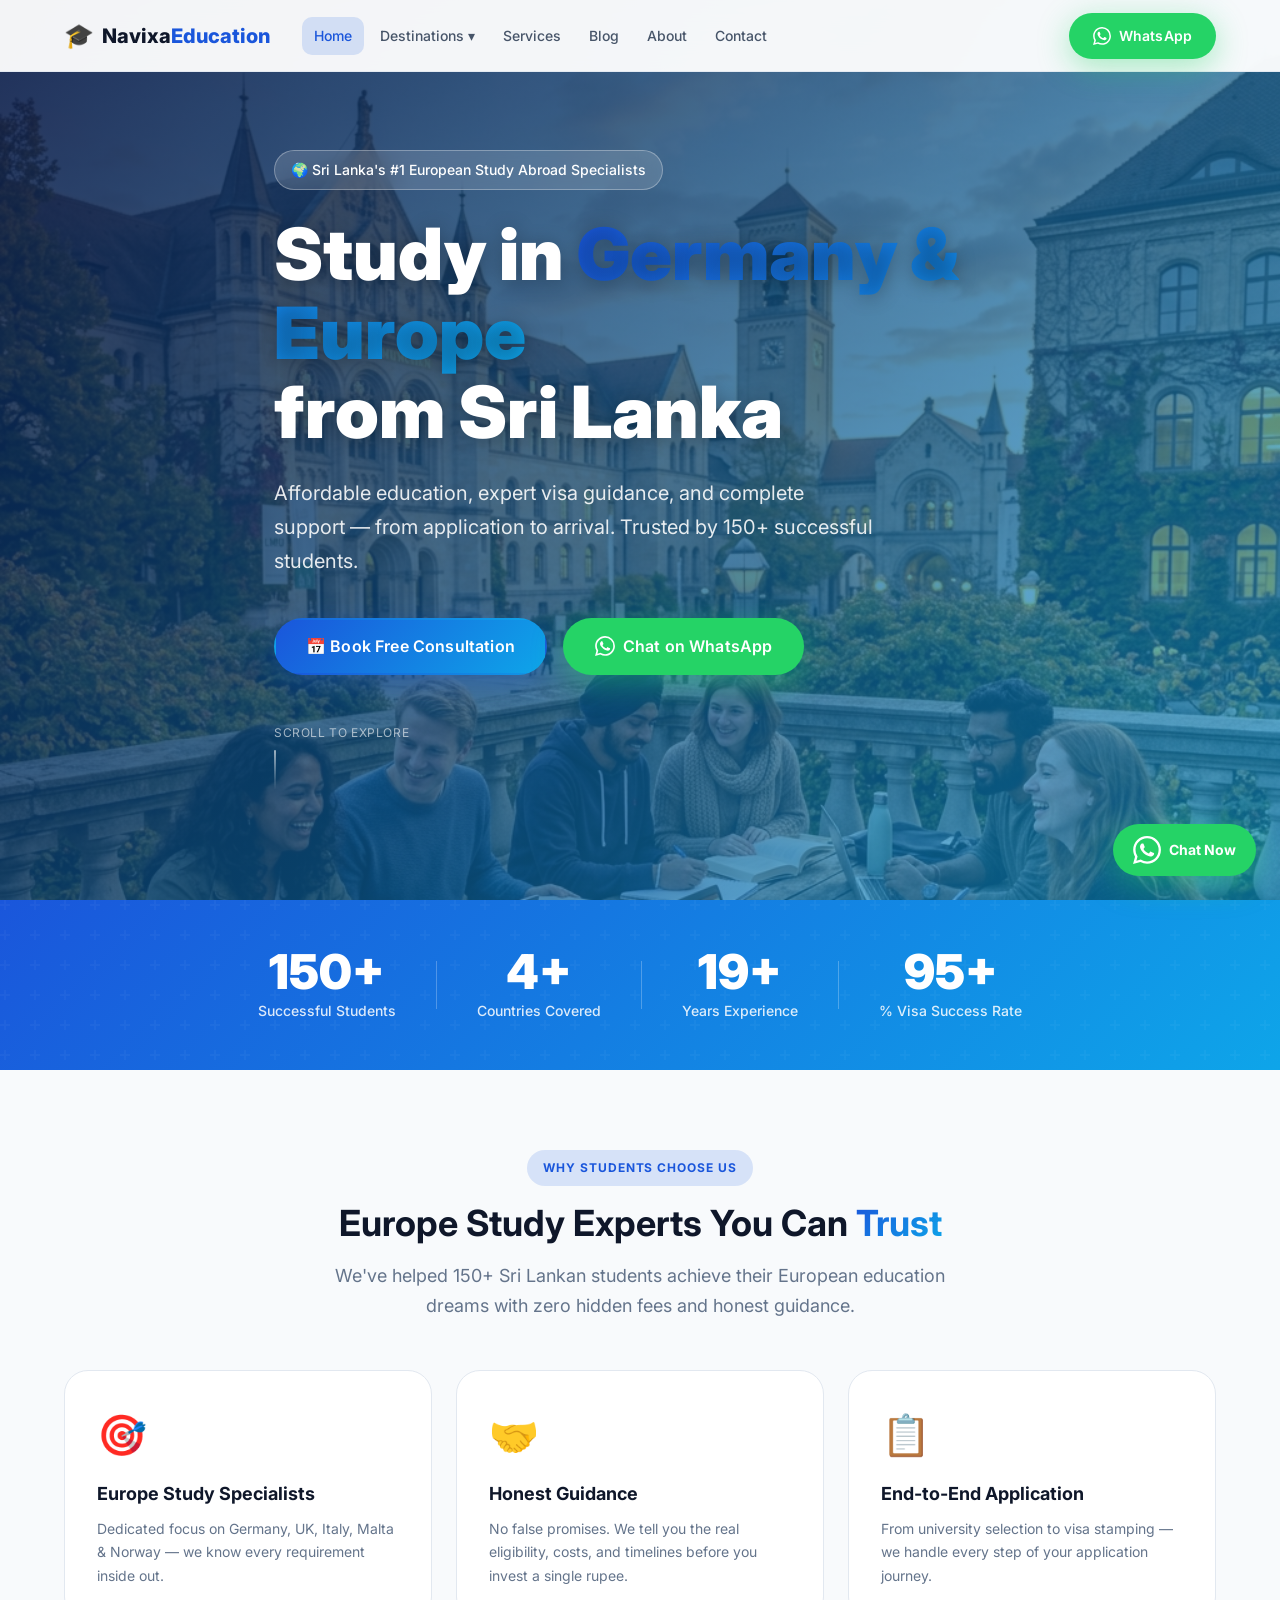
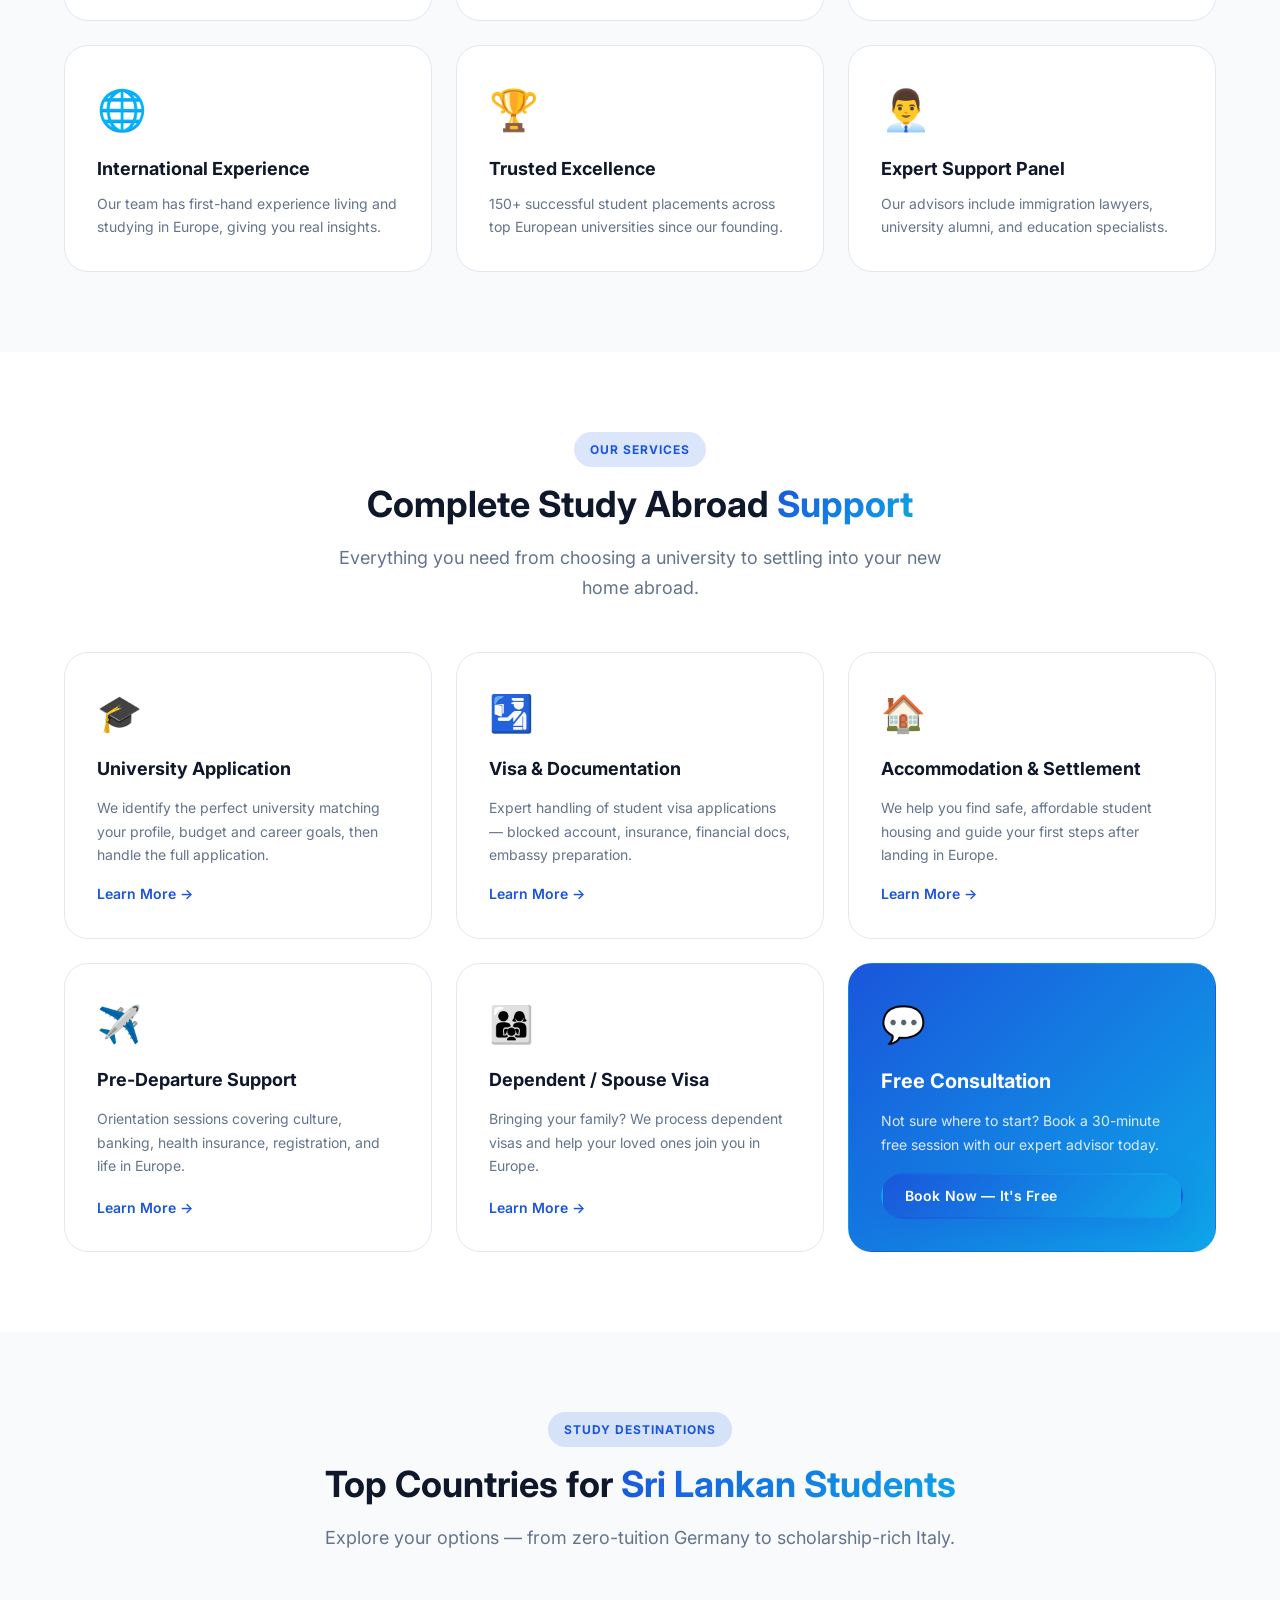
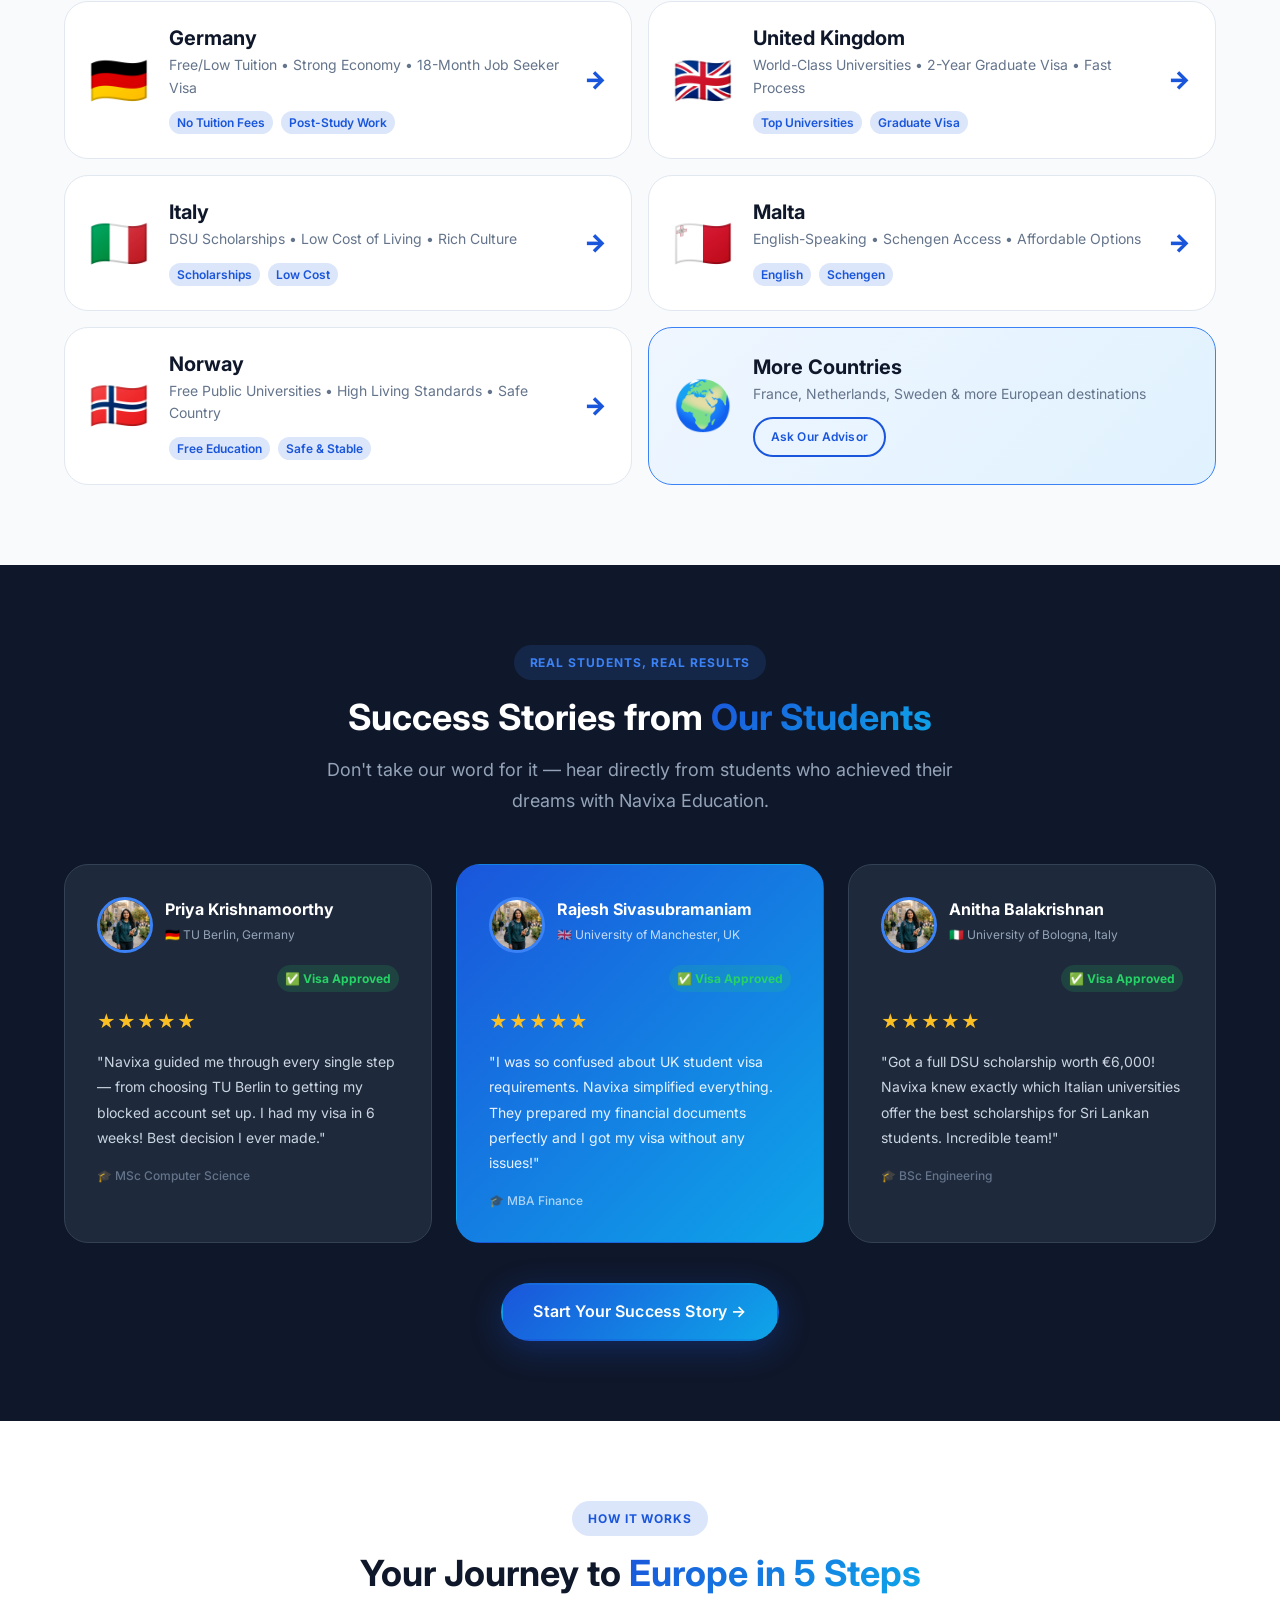
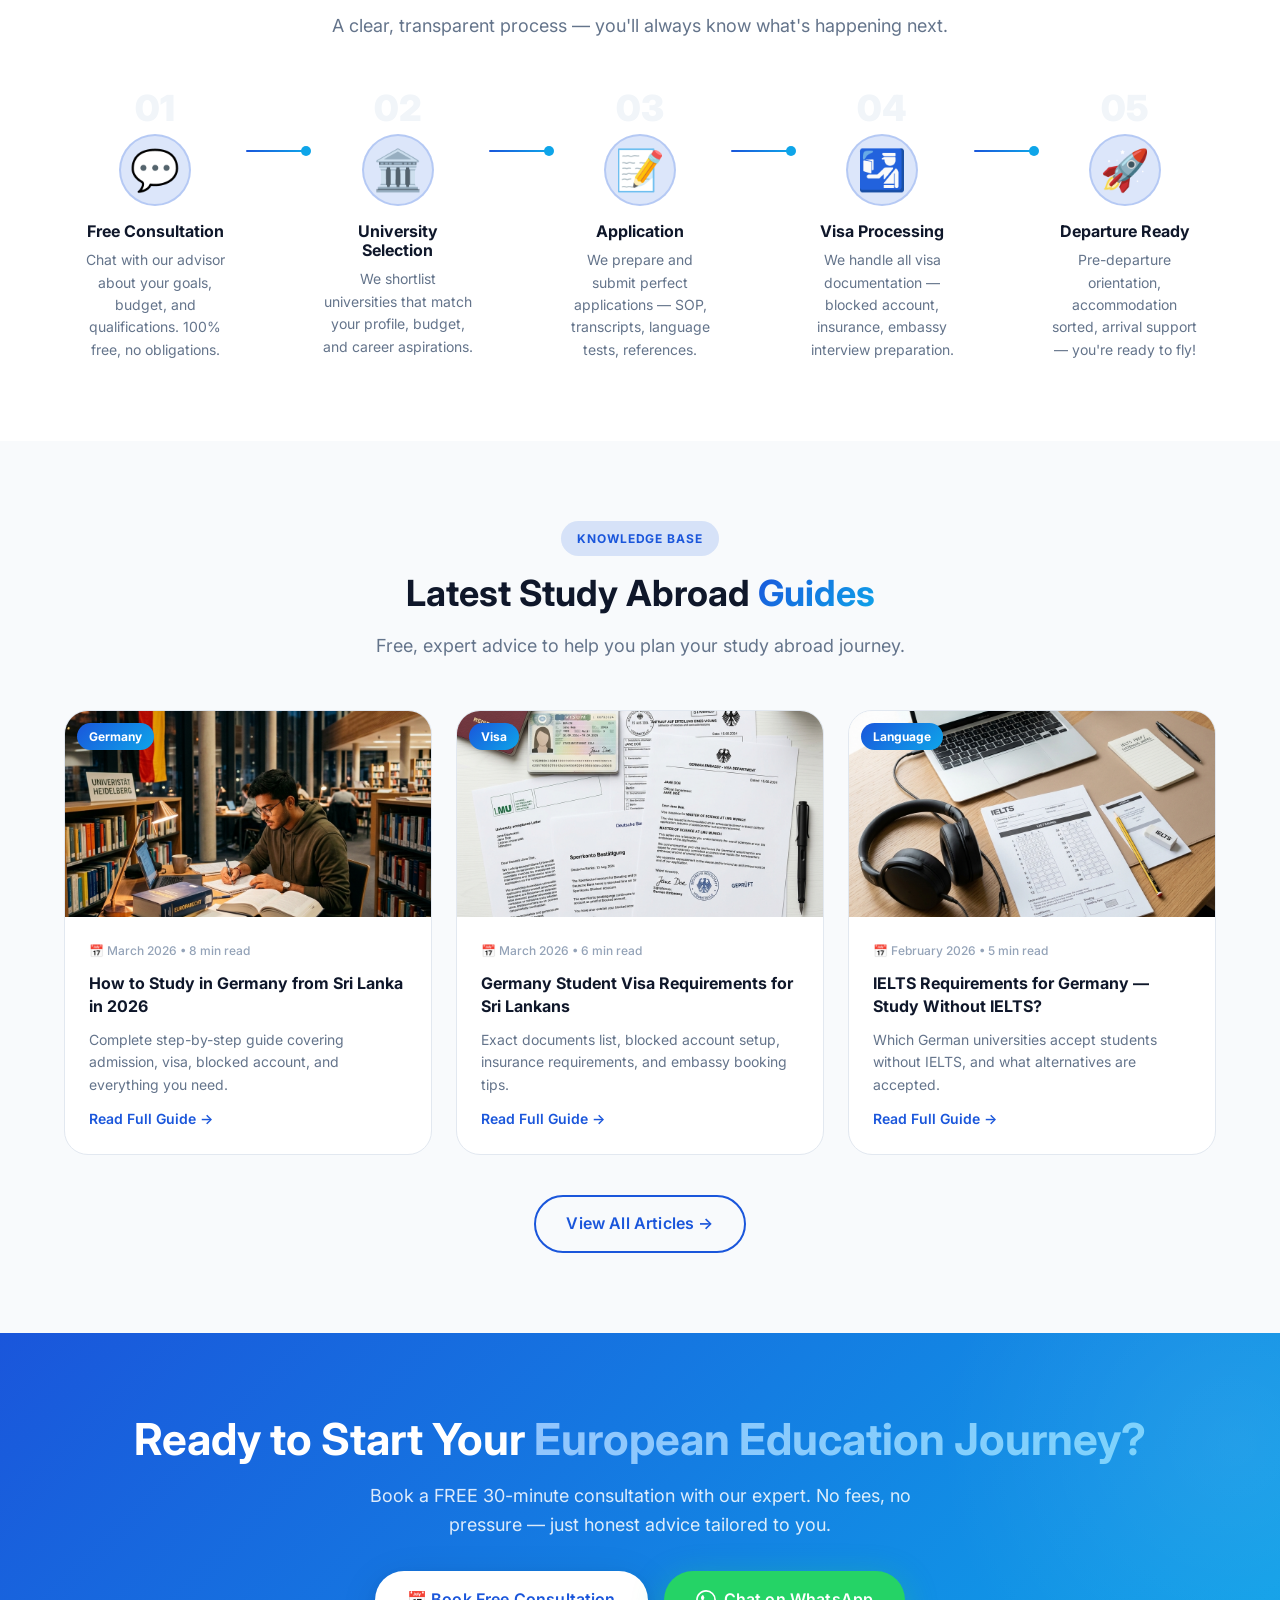
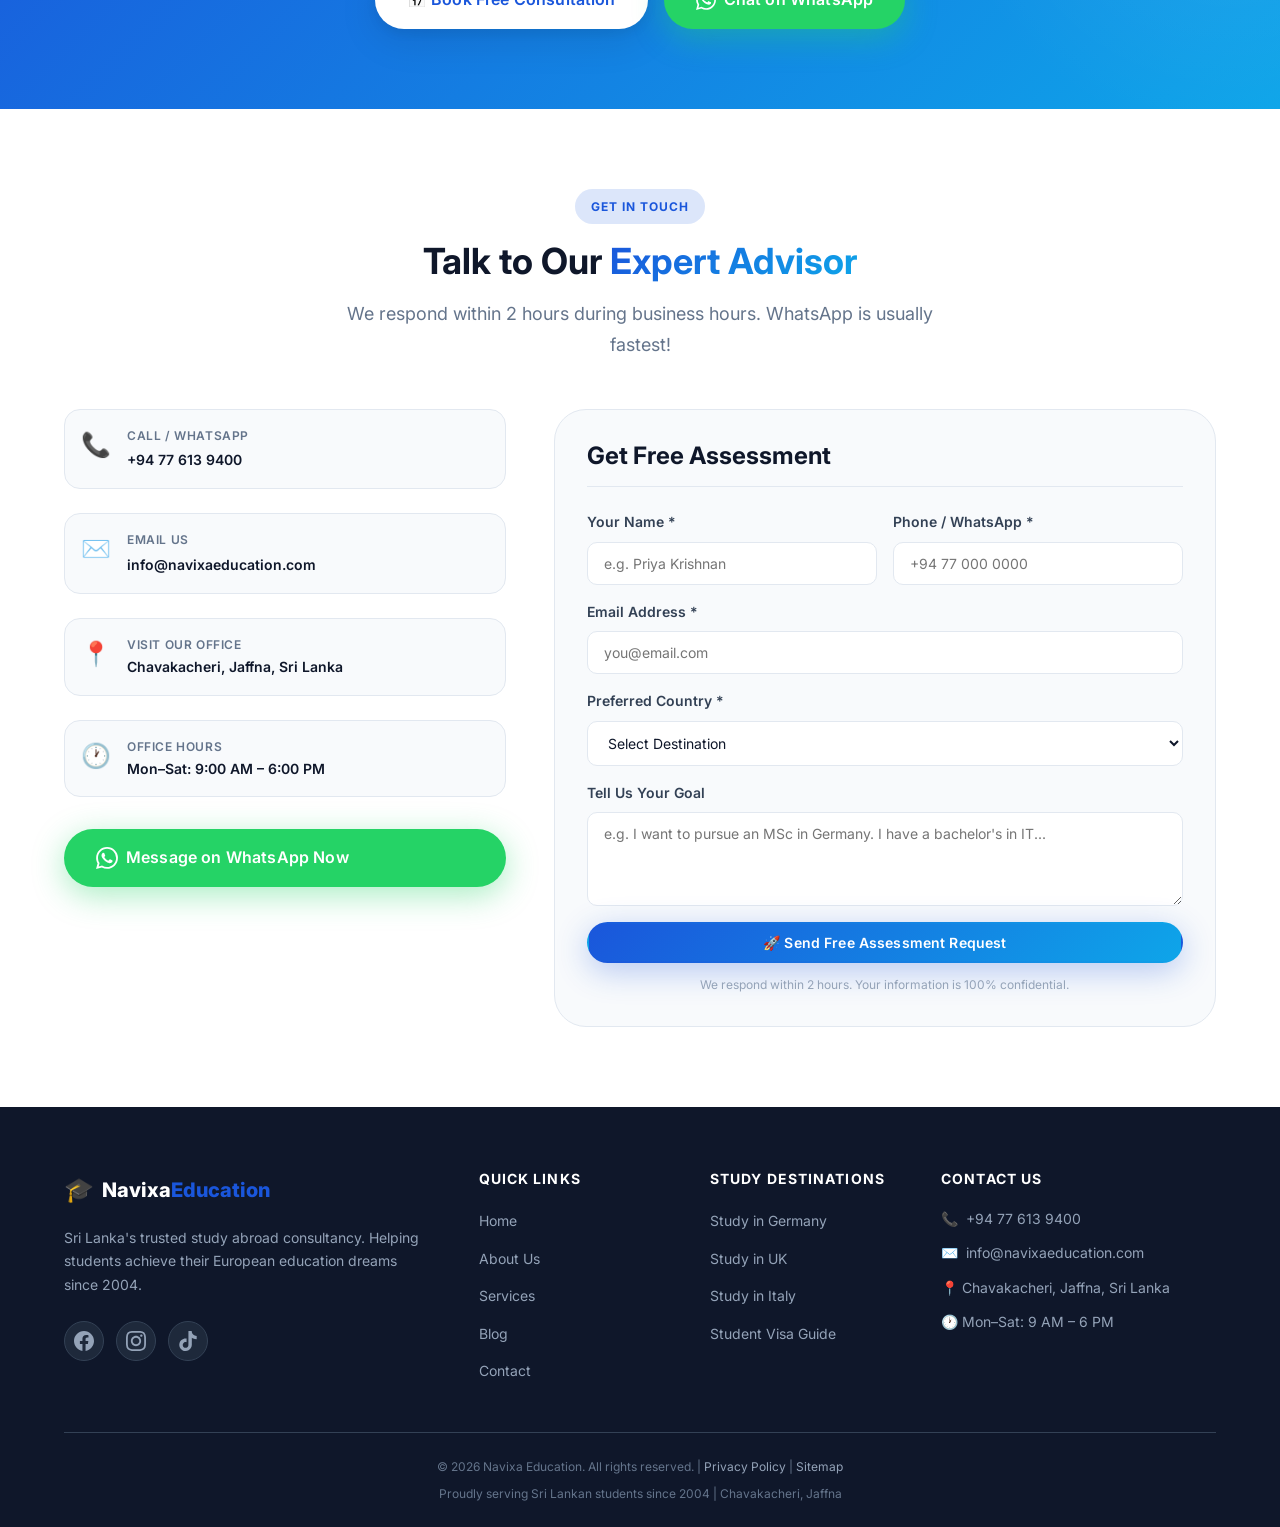
==== index.html @ 77d05da9 "Initial commit" ====
﻿<!DOCTYPE html>
<html lang="en">
<head>
  <meta charset="UTF-8" />
  <meta name="viewport" content="width=device-width, initial-scale=1.0" />
  <title>Study in Germany from Sri Lanka | Navixa Education</title>
  <meta name="description" content="Navixa Education - Sri Lanka's trusted study abroad consultancy. Helping students study in Germany, UK, Italy & Europe with expert visa guidance from Jaffna." />
  <meta name="keywords" content="study in Germany Sri Lanka, Germany student visa Sri Lanka, study abroad consultants Jaffna, Europe education Sri Lanka" />
  <meta name="robots" content="index, follow" />
  <meta property="og:title" content="Study in Germany from Sri Lanka | Navixa Education" />
  <meta property="og:description" content="Expert study abroad guidance for Sri Lankan students. Germany, UK, Italy & Europe." />
  <meta property="og:type" content="website" />
  <meta property="og:url" content="https://navixaeducation.com/" />
  <link rel="canonical" href="https://navixaeducation.com/" />
  <link rel="stylesheet" href="css/style.css" />
  <link rel="preconnect" href="https://fonts.googleapis.com" />
  <link rel="preconnect" href="https://fonts.gstatic.com" crossorigin />
  <link href="https://fonts.googleapis.com/css2?family=Inter:wght@300;400;500;600;700;800;900&display=swap" rel="stylesheet" />
  <link rel="icon" type="image/png" href="images/favicon.png" />
</head>
<body>

  <!-- ===== HEADER / NAV ===== -->
  <header class="header" id="header">
    <div class="container nav-container">
      <a href="index.html" class="logo" aria-label="Navixa Education Home">
        <span class="logo-icon">🎓</span>
        <span class="logo-text">Navixa<span class="logo-accent">Education</span></span>
      </a>
      <nav class="nav" aria-label="Main navigation">
        <ul class="nav-list">
          <li><a href="index.html" class="nav-link active">Home</a></li>
          <li class="nav-dropdown">
            <a href="#" class="nav-link">Destinations ▾</a>
            <ul class="dropdown-menu">
              <li><a href="study-in-germany.html">🇩🇪 Germany</a></li>
              <li><a href="study-in-uk.html">🇬🇧 United Kingdom</a></li>
              <li><a href="study-in-italy.html">🇮🇹 Italy</a></li>
              <li><a href="student-visa-sri-lanka.html">🌍 Visa Guide</a></li>
            </ul>
          </li>
          <li><a href="services.html" class="nav-link">Services</a></li>
          <li><a href="blog.html" class="nav-link">Blog</a></li>
          <li><a href="about.html" class="nav-link">About</a></li>
          <li><a href="contact.html" class="nav-link">Contact</a></li>
        </ul>
      </nav>
      <a href="https://wa.me/94776139400?text=Hello%2C%20I%20want%20to%20know%20more%20about%20studying%20abroad" class="btn btn-whatsapp header-cta" target="_blank" rel="noopener noreferrer" id="header-whatsapp-btn">
        <svg width="18" height="18" viewBox="0 0 24 24" fill="currentColor"><path d="M17.472 14.382c-.297-.149-1.758-.867-2.03-.967-.273-.099-.471-.148-.67.15-.197.297-.767.966-.94 1.164-.173.199-.347.223-.644.075-.297-.15-1.255-.463-2.39-1.475-.883-.788-1.48-1.761-1.653-2.059-.173-.297-.018-.458.13-.606.134-.133.298-.347.446-.52.149-.174.198-.298.298-.497.099-.198.05-.371-.025-.52-.075-.149-.669-1.612-.916-2.207-.242-.579-.487-.5-.669-.51-.173-.008-.371-.01-.57-.01-.198 0-.52.074-.792.372-.272.297-1.04 1.016-1.04 2.479 0 1.462 1.065 2.875 1.213 3.074.149.198 2.096 3.2 5.077 4.487.709.306 1.262.489 1.694.625.712.227 1.36.195 1.871.118.571-.085 1.758-.719 2.006-1.413.248-.694.248-1.289.173-1.413-.074-.124-.272-.198-.57-.347m-5.421 7.403h-.004a9.87 9.87 0 01-5.031-1.378l-.361-.214-3.741.982.998-3.648-.235-.374a9.86 9.86 0 01-1.51-5.26c.001-5.45 4.436-9.884 9.888-9.884 2.64 0 5.122 1.03 6.988 2.898a9.825 9.825 0 012.893 6.994c-.003 5.45-4.437 9.884-9.885 9.884m8.413-18.297A11.815 11.815 0 0012.05 0C5.495 0 .16 5.335.157 11.892c0 2.096.547 4.142 1.588 5.945L.057 24l6.305-1.654a11.882 11.882 0 005.683 1.448h.005c6.554 0 11.89-5.335 11.893-11.893a11.821 11.821 0 00-3.48-8.413z"/></svg>
        WhatsApp
      </a>
      <button class="hamburger" id="hamburger" aria-label="Toggle mobile menu" aria-expanded="false">
        <span></span><span></span><span></span>
      </button>
    </div>
  </header>

  <!-- ===== HERO SECTION ===== -->
  <section class="hero" id="home" aria-label="Hero banner">
    <div class="hero-bg">
      <div class="hero-overlay"></div>
      <img src="images/hero-bg.jpg" alt="Students studying abroad in Europe" class="hero-img" loading="eager" />
    </div>
    <div class="container hero-content">
      <div class="hero-badge animate-fade-up">
        <span>🌍 Sri Lanka's #1 European Study Abroad Specialists</span>
      </div>
      <h1 class="hero-title animate-fade-up delay-1">
        Study in <span class="text-gradient">Germany & Europe</span><br />from Sri Lanka
      </h1>
      <p class="hero-subtitle animate-fade-up delay-2">
        Affordable education, expert visa guidance, and complete support — from application to arrival. Trusted by 150+ successful students.
      </p>
      <div class="hero-actions animate-fade-up delay-3">
        <a href="contact.html" class="btn btn-primary btn-lg" id="hero-consultation-btn">
          📅 Book Free Consultation
        </a>
        <a href="https://wa.me/94776139400?text=Hello%2C%20I%20want%20a%20free%20consultation%20about%20studying%20abroad" class="btn btn-whatsapp btn-lg" target="_blank" rel="noopener noreferrer" id="hero-whatsapp-btn">
          <svg width="20" height="20" viewBox="0 0 24 24" fill="currentColor"><path d="M17.472 14.382c-.297-.149-1.758-.867-2.03-.967-.273-.099-.471-.148-.67.15-.197.297-.767.966-.94 1.164-.173.199-.347.223-.644.075-.297-.15-1.255-.463-2.39-1.475-.883-.788-1.48-1.761-1.653-2.059-.173-.297-.018-.458.13-.606.134-.133.298-.347.446-.52.149-.174.198-.298.298-.497.099-.198.05-.371-.025-.52-.075-.149-.669-1.612-.916-2.207-.242-.579-.487-.5-.669-.51-.173-.008-.371-.01-.57-.01-.198 0-.52.074-.792.372-.272.297-1.04 1.016-1.04 2.479 0 1.462 1.065 2.875 1.213 3.074.149.198 2.096 3.2 5.077 4.487.709.306 1.262.489 1.694.625.712.227 1.36.195 1.871.118.571-.085 1.758-.719 2.006-1.413.248-.694.248-1.289.173-1.413-.074-.124-.272-.198-.57-.347m-5.421 7.403h-.004a9.87 9.87 0 01-5.031-1.378l-.361-.214-3.741.982.998-3.648-.235-.374a9.86 9.86 0 01-1.51-5.26c.001-5.45 4.436-9.884 9.888-9.884 2.64 0 5.122 1.03 6.988 2.898a9.825 9.825 0 012.893 6.994c-.003 5.45-4.437 9.884-9.885 9.884m8.413-18.297A11.815 11.815 0 0012.05 0C5.495 0 .16 5.335.157 11.892c0 2.096.547 4.142 1.588 5.945L.057 24l6.305-1.654a11.882 11.882 0 005.683 1.448h.005c6.554 0 11.89-5.335 11.893-11.893a11.821 11.821 0 00-3.48-8.413z"/></svg>
          Chat on WhatsApp
        </a>
      </div>
      <div class="hero-scroll animate-fade-up delay-4">
        <span>Scroll to explore</span>
        <div class="scroll-indicator"></div>
      </div>
    </div>
  </section>

  <!-- ===== TRUST BAR ===== -->
  <section class="trust-bar" aria-label="Trust indicators">
    <div class="container">
      <div class="trust-grid">
        <div class="trust-item">
          <div class="trust-number" data-count="150">0</div>
          <div class="trust-label">Successful Students</div>
        </div>
        <div class="trust-divider"></div>
        <div class="trust-item">
          <div class="trust-number" data-count="5">0</div>
          <div class="trust-label">Countries Covered</div>
        </div>
        <div class="trust-divider"></div>
        <div class="trust-item">
          <div class="trust-number" data-count="20">0</div>
          <div class="trust-label">Years Experience</div>
        </div>
        <div class="trust-divider"></div>
        <div class="trust-item">
          <div class="trust-number" data-count="98">0</div>
          <div class="trust-label">% Visa Success Rate</div>
        </div>
      </div>
    </div>
  </section>

  <!-- ===== WHY CHOOSE US ===== -->
  <section class="section why-us" id="why-us" aria-labelledby="why-us-title">
    <div class="container">
      <div class="section-header">
        <div class="section-badge">Why Students Choose Us</div>
        <h2 class="section-title" id="why-us-title">Europe Study Experts You Can <span class="text-gradient">Trust</span></h2>
        <p class="section-subtitle">We've helped 150+ Sri Lankan students achieve their European education dreams with zero hidden fees and honest guidance.</p>
      </div>
      <div class="features-grid">
        <div class="feature-card">
          <div class="feature-icon" aria-hidden="true">🎯</div>
          <h3>Europe Study Specialists</h3>
          <p>Dedicated focus on Germany, UK, Italy, Malta & Norway — we know every requirement inside out.</p>
        </div>
        <div class="feature-card">
          <div class="feature-icon" aria-hidden="true">🤝</div>
          <h3>Honest Guidance</h3>
          <p>No false promises. We tell you the real eligibility, costs, and timelines before you invest a single rupee.</p>
        </div>
        <div class="feature-card">
          <div class="feature-icon" aria-hidden="true">📋</div>
          <h3>End-to-End Application</h3>
          <p>From university selection to visa stamping — we handle every step of your application journey.</p>
        </div>
        <div class="feature-card">
          <div class="feature-icon" aria-hidden="true">🌐</div>
          <h3>International Experience</h3>
          <p>Our team has first-hand experience living and studying in Europe, giving you real insights.</p>
        </div>
        <div class="feature-card">
          <div class="feature-icon" aria-hidden="true">🏆</div>
          <h3>Trusted Excellence</h3>
          <p>150+ successful student placements across top European universities since our founding.</p>
        </div>
        <div class="feature-card">
          <div class="feature-icon" aria-hidden="true">👨‍💼</div>
          <h3>Expert Support Panel</h3>
          <p>Our advisors include immigration lawyers, university alumni, and education specialists.</p>
        </div>
      </div>
    </div>
  </section>

  <!-- ===== SERVICES ===== -->
  <section class="section services-section" id="services" aria-labelledby="services-title">
    <div class="container">
      <div class="section-header">
        <div class="section-badge">Our Services</div>
        <h2 class="section-title" id="services-title">Complete Study Abroad <span class="text-gradient">Support</span></h2>
        <p class="section-subtitle">Everything you need from choosing a university to settling into your new home abroad.</p>
      </div>
      <div class="services-grid">
        <a href="services.html#university" class="service-card" id="service-university">
          <div class="service-icon" aria-hidden="true">🎓</div>
          <h3>University Application</h3>
          <p>We identify the perfect university matching your profile, budget and career goals, then handle the full application.</p>
          <span class="service-link">Learn More →</span>
        </a>
        <a href="services.html#visa" class="service-card" id="service-visa">
          <div class="service-icon" aria-hidden="true">🛂</div>
          <h3>Visa & Documentation</h3>
          <p>Expert handling of student visa applications — blocked account, insurance, financial docs, embassy preparation.</p>
          <span class="service-link">Learn More →</span>
        </a>
        <a href="services.html#accommodation" class="service-card" id="service-accommodation">
          <div class="service-icon" aria-hidden="true">🏠</div>
          <h3>Accommodation & Settlement</h3>
          <p>We help you find safe, affordable student housing and guide your first steps after landing in Europe.</p>
          <span class="service-link">Learn More →</span>
        </a>
        <a href="services.html#predeparture" class="service-card" id="service-predeparture">
          <div class="service-icon" aria-hidden="true">✈️</div>
          <h3>Pre-Departure Support</h3>
          <p>Orientation sessions covering culture, banking, health insurance, registration, and life in Europe.</p>
          <span class="service-link">Learn More →</span>
        </a>
        <a href="services.html#dependent" class="service-card" id="service-dependent">
          <div class="service-icon" aria-hidden="true">👨‍👩‍👧</div>
          <h3>Dependent / Spouse Visa</h3>
          <p>Bringing your family? We process dependent visas and help your loved ones join you in Europe.</p>
          <span class="service-link">Learn More →</span>
        </a>
        <div class="service-card service-cta-card">
          <div class="service-icon" aria-hidden="true">💬</div>
          <h3>Free Consultation</h3>
          <p>Not sure where to start? Book a 30-minute free session with our expert advisor today.</p>
          <a href="contact.html" class="btn btn-primary" id="services-consultation-btn">Book Now — It's Free</a>
        </div>
      </div>
    </div>
  </section>

  <!-- ===== COUNTRIES ===== -->
  <section class="section countries-section" id="destinations" aria-labelledby="countries-title">
    <div class="container">
      <div class="section-header">
        <div class="section-badge">Study Destinations</div>
        <h2 class="section-title" id="countries-title">Top Countries for <span class="text-gradient">Sri Lankan Students</span></h2>
        <p class="section-subtitle">Explore your options — from zero-tuition Germany to scholarship-rich Italy.</p>
      </div>
      <div class="countries-grid">
        <a href="study-in-germany.html" class="country-card" id="country-germany">
          <div class="country-flag" aria-hidden="true">🇩🇪</div>
          <div class="country-info">
            <h3>Germany</h3>
            <p>Free/Low Tuition • Strong Economy • 18-Month Job Seeker Visa</p>
            <div class="country-tags">
              <span class="tag">No Tuition Fees</span>
              <span class="tag">Post-Study Work</span>
            </div>
          </div>
          <span class="country-arrow">→</span>
        </a>
        <a href="study-in-uk.html" class="country-card" id="country-uk">
          <div class="country-flag" aria-hidden="true">🇬🇧</div>
          <div class="country-info">
            <h3>United Kingdom</h3>
            <p>World-Class Universities • 2-Year Graduate Visa • Fast Process</p>
            <div class="country-tags">
              <span class="tag">Top Universities</span>
              <span class="tag">Graduate Visa</span>
            </div>
          </div>
          <span class="country-arrow">→</span>
        </a>
        <a href="study-in-italy.html" class="country-card" id="country-italy">
          <div class="country-flag" aria-hidden="true">🇮🇹</div>
          <div class="country-info">
            <h3>Italy</h3>
            <p>DSU Scholarships • Low Cost of Living • Rich Culture</p>
            <div class="country-tags">
              <span class="tag">Scholarships</span>
              <span class="tag">Low Cost</span>
            </div>
          </div>
          <span class="country-arrow">→</span>
        </a>
        <a href="student-visa-sri-lanka.html" class="country-card" id="country-malta">
          <div class="country-flag" aria-hidden="true">🇲🇹</div>
          <div class="country-info">
            <h3>Malta</h3>
            <p>English-Speaking • Schengen Access • Affordable Options</p>
            <div class="country-tags">
              <span class="tag">English</span>
              <span class="tag">Schengen</span>
            </div>
          </div>
          <span class="country-arrow">→</span>
        </a>
        <a href="student-visa-sri-lanka.html" class="country-card" id="country-norway">
          <div class="country-flag" aria-hidden="true">🇳🇴</div>
          <div class="country-info">
            <h3>Norway</h3>
            <p>Free Public Universities • High Living Standards • Safe Country</p>
            <div class="country-tags">
              <span class="tag">Free Education</span>
              <span class="tag">Safe & Stable</span>
            </div>
          </div>
          <span class="country-arrow">→</span>
        </a>
        <div class="country-card country-more-card">
          <div class="country-flag" aria-hidden="true">🌍</div>
          <div class="country-info">
            <h3>More Countries</h3>
            <p>France, Netherlands, Sweden & more European destinations</p>
            <a href="contact.html" class="btn btn-outline btn-sm" id="country-more-btn">Ask Our Advisor</a>
          </div>
        </div>
      </div>
    </div>
  </section>

  <!-- ===== SUCCESS STORIES ===== -->
  <section class="section testimonials-section" id="success-stories" aria-labelledby="testimonials-title">
    <div class="container">
      <div class="section-header">
        <div class="section-badge">Real Students, Real Results</div>
        <h2 class="section-title" id="testimonials-title">Success Stories from <span class="text-gradient">Our Students</span></h2>
        <p class="section-subtitle">Don't take our word for it — hear directly from students who achieved their dreams with Navixa Education.</p>
      </div>
      <div class="testimonials-grid">
        <div class="testimonial-card">
          <div class="testimonial-header">
            <div class="testimonial-avatar" aria-hidden="true">
              <img src="images/student1.jpg" alt="Priya from Jaffna studying in Germany" loading="lazy" width="64" height="64" />
            </div>
            <div>
              <div class="testimonial-name">Priya Krishnamoorthy</div>
              <div class="testimonial-meta">🇩🇪 TU Berlin, Germany</div>
            </div>
            <div class="testimonial-visa-badge">✅ Visa Approved</div>
          </div>
          <div class="stars" aria-label="5 out of 5 stars">★★★★★</div>
          <p class="testimonial-text">"Navixa guided me through every single step — from choosing TU Berlin to getting my blocked account set up. I had my visa in 6 weeks! Best decision I ever made."</p>
          <div class="testimonial-subject">🎓 MSc Computer Science</div>
        </div>
        <div class="testimonial-card featured">
          <div class="testimonial-header">
            <div class="testimonial-avatar" aria-hidden="true">
              <img src="images/student2.jpg" alt="Raj from Colombo studying in UK" loading="lazy" width="64" height="64" />
            </div>
            <div>
              <div class="testimonial-name">Rajesh Sivasubramaniam</div>
              <div class="testimonial-meta">🇬🇧 University of Manchester, UK</div>
            </div>
            <div class="testimonial-visa-badge">✅ Visa Approved</div>
          </div>
          <div class="stars" aria-label="5 out of 5 stars">★★★★★</div>
          <p class="testimonial-text">"I was so confused about UK student visa requirements. Navixa simplified everything. They prepared my financial documents perfectly and I got my visa without any issues!"</p>
          <div class="testimonial-subject">🎓 MBA Finance</div>
        </div>
        <div class="testimonial-card">
          <div class="testimonial-header">
            <div class="testimonial-avatar" aria-hidden="true">
              <img src="images/student3.jpg" alt="Anitha from Vavuniya studying in Italy" loading="lazy" width="64" height="64" />
            </div>
            <div>
              <div class="testimonial-name">Anitha Balakrishnan</div>
              <div class="testimonial-meta">🇮🇹 University of Bologna, Italy</div>
            </div>
            <div class="testimonial-visa-badge">✅ Visa Approved</div>
          </div>
          <div class="stars" aria-label="5 out of 5 stars">★★★★★</div>
          <p class="testimonial-text">"Got a full DSU scholarship worth €6,000! Navixa knew exactly which Italian universities offer the best scholarships for Sri Lankan students. Incredible team!"</p>
          <div class="testimonial-subject">🎓 BSc Engineering</div>
        </div>
      </div>
      <div class="testimonials-cta">
        <a href="contact.html" class="btn btn-primary btn-lg" id="testimonials-start-btn">Start Your Success Story →</a>
      </div>
    </div>
  </section>

  <!-- ===== PROCESS SECTION ===== -->
  <section class="section process-section" id="process" aria-labelledby="process-title">
    <div class="container">
      <div class="section-header">
        <div class="section-badge">How It Works</div>
        <h2 class="section-title" id="process-title">Your Journey to <span class="text-gradient">Europe in 5 Steps</span></h2>
        <p class="section-subtitle">A clear, transparent process — you'll always know what's happening next.</p>
      </div>
      <div class="process-steps">
        <div class="process-step">
          <div class="step-number">01</div>
          <div class="step-icon" aria-hidden="true">💬</div>
          <h3>Free Consultation</h3>
          <p>Chat with our advisor about your goals, budget, and qualifications. 100% free, no obligations.</p>
        </div>
        <div class="process-connector" aria-hidden="true"></div>
        <div class="process-step">
          <div class="step-number">02</div>
          <div class="step-icon" aria-hidden="true">🏛️</div>
          <h3>University Selection</h3>
          <p>We shortlist universities that match your profile, budget, and career aspirations.</p>
        </div>
        <div class="process-connector" aria-hidden="true"></div>
        <div class="process-step">
          <div class="step-number">03</div>
          <div class="step-icon" aria-hidden="true">📝</div>
          <h3>Application</h3>
          <p>We prepare and submit perfect applications — SOP, transcripts, language tests, references.</p>
        </div>
        <div class="process-connector" aria-hidden="true"></div>
        <div class="process-step">
          <div class="step-number">04</div>
          <div class="step-icon" aria-hidden="true">🛂</div>
          <h3>Visa Processing</h3>
          <p>We handle all visa documentation — blocked account, insurance, embassy interview preparation.</p>
        </div>
        <div class="process-connector" aria-hidden="true"></div>
        <div class="process-step">
          <div class="step-number">05</div>
          <div class="step-icon" aria-hidden="true">🚀</div>
          <h3>Departure Ready</h3>
          <p>Pre-departure orientation, accommodation sorted, arrival support — you're ready to fly!</p>
        </div>
      </div>
    </div>
  </section>

  <!-- ===== BLOG SECTION ===== -->
  <section class="section blog-section" id="blog" aria-labelledby="blog-title">
    <div class="container">
      <div class="section-header">
        <div class="section-badge">Knowledge Base</div>
        <h2 class="section-title" id="blog-title">Latest Study Abroad <span class="text-gradient">Guides</span></h2>
        <p class="section-subtitle">Free, expert advice to help you plan your study abroad journey.</p>
      </div>
      <div class="blog-grid">
        <a href="blog/how-to-study-in-germany-from-sri-lanka.html" class="blog-card" id="blog-germany-guide">
          <div class="blog-image">
            <img src="images/blog1.jpg" alt="How to study in Germany from Sri Lanka 2026 guide" loading="lazy" width="400" height="225" />
            <span class="blog-category">Germany</span>
          </div>
          <div class="blog-content">
            <div class="blog-meta">📅 March 2026 • 8 min read</div>
            <h3>How to Study in Germany from Sri Lanka in 2026</h3>
            <p>Complete step-by-step guide covering admission, visa, blocked account, and everything you need.</p>
            <span class="blog-read-more">Read Full Guide →</span>
          </div>
        </a>
        <a href="blog/germany-student-visa-requirements-sri-lanka.html" class="blog-card" id="blog-visa-guide">
          <div class="blog-image">
            <img src="images/blog2.jpg" alt="Germany student visa requirements for Sri Lanka 2026" loading="lazy" width="400" height="225" />
            <span class="blog-category">Visa</span>
          </div>
          <div class="blog-content">
            <div class="blog-meta">📅 March 2026 • 6 min read</div>
            <h3>Germany Student Visa Requirements for Sri Lankans</h3>
            <p>Exact documents list, blocked account setup, insurance requirements, and embassy booking tips.</p>
            <span class="blog-read-more">Read Full Guide →</span>
          </div>
        </a>
        <a href="blog/ielts-requirement-germany.html" class="blog-card" id="blog-ielts-guide">
          <div class="blog-image">
            <img src="images/blog3.jpg" alt="IELTS requirements for Germany and how to study without IELTS" loading="lazy" width="400" height="225" />
            <span class="blog-category">Language</span>
          </div>
          <div class="blog-content">
            <div class="blog-meta">📅 February 2026 • 5 min read</div>
            <h3>IELTS Requirements for Germany — Study Without IELTS?</h3>
            <p>Which German universities accept students without IELTS, and what alternatives are accepted.</p>
            <span class="blog-read-more">Read Full Guide →</span>
          </div>
        </a>
      </div>
      <div class="section-cta">
        <a href="blog.html" class="btn btn-outline btn-lg" id="blog-all-btn">View All Articles →</a>
      </div>
    </div>
  </section>

  <!-- ===== CTA BANNER ===== -->
  <section class="cta-banner" aria-labelledby="cta-title">
    <div class="container">
      <div class="cta-content">
        <h2 id="cta-title">Ready to Start Your <span class="text-gradient-light">European Education Journey?</span></h2>
        <p>Book a FREE 30-minute consultation with our expert. No fees, no pressure — just honest advice tailored to you.</p>
        <div class="cta-actions">
          <a href="contact.html" class="btn btn-white btn-lg" id="cta-book-btn">📅 Book Free Consultation</a>
          <a href="https://wa.me/94776139400?text=Hello%2C%20I%20want%20to%20book%20a%20free%20consultation" class="btn btn-whatsapp btn-lg" target="_blank" rel="noopener noreferrer" id="cta-whatsapp-btn">
            <svg width="20" height="20" viewBox="0 0 24 24" fill="currentColor"><path d="M17.472 14.382c-.297-.149-1.758-.867-2.03-.967-.273-.099-.471-.148-.67.15-.197.297-.767.966-.94 1.164-.173.199-.347.223-.644.075-.297-.15-1.255-.463-2.39-1.475-.883-.788-1.48-1.761-1.653-2.059-.173-.297-.018-.458.13-.606.134-.133.298-.347.446-.52.149-.174.198-.298.298-.497.099-.198.05-.371-.025-.52-.075-.149-.669-1.612-.916-2.207-.242-.579-.487-.5-.669-.51-.173-.008-.371-.01-.57-.01-.198 0-.52.074-.792.372-.272.297-1.04 1.016-1.04 2.479 0 1.462 1.065 2.875 1.213 3.074.149.198 2.096 3.2 5.077 4.487.709.306 1.262.489 1.694.625.712.227 1.36.195 1.871.118.571-.085 1.758-.719 2.006-1.413.248-.694.248-1.289.173-1.413-.074-.124-.272-.198-.57-.347m-5.421 7.403h-.004a9.87 9.87 0 01-5.031-1.378l-.361-.214-3.741.982.998-3.648-.235-.374a9.86 9.86 0 01-1.51-5.26c.001-5.45 4.436-9.884 9.888-9.884 2.64 0 5.122 1.03 6.988 2.898a9.825 9.825 0 012.893 6.994c-.003 5.45-4.437 9.884-9.885 9.884m8.413-18.297A11.815 11.815 0 0012.05 0C5.495 0 .16 5.335.157 11.892c0 2.096.547 4.142 1.588 5.945L.057 24l6.305-1.654a11.882 11.882 0 005.683 1.448h.005c6.554 0 11.89-5.335 11.893-11.893a11.821 11.821 0 00-3.48-8.413z"/></svg>
            Chat on WhatsApp
          </a>
        </div>
      </div>
    </div>
  </section>

  <!-- ===== CONTACT SECTION ===== -->
  <section class="section contact-section" id="contact" aria-labelledby="contact-title">
    <div class="container">
      <div class="section-header">
        <div class="section-badge">Get In Touch</div>
        <h2 class="section-title" id="contact-title">Talk to Our <span class="text-gradient">Expert Advisor</span></h2>
        <p class="section-subtitle">We respond within 2 hours during business hours. WhatsApp is usually fastest!</p>
      </div>
      <div class="contact-grid">
        <div class="contact-info">
          <div class="contact-item">
            <div class="contact-icon" aria-hidden="true">📞</div>
            <div>
              <div class="contact-label">Call / WhatsApp</div>
              <a href="tel:+94776139400" class="contact-value">+94 77 613 9400</a>
            </div>
          </div>
          <div class="contact-item">
            <div class="contact-icon" aria-hidden="true">✉️</div>
            <div>
              <div class="contact-label">Email Us</div>
              <a href="mailto:info@navixaeducation.com" class="contact-value">info@navixaeducation.com</a>
            </div>
          </div>
          <div class="contact-item">
            <div class="contact-icon" aria-hidden="true">📍</div>
            <div>
              <div class="contact-label">Visit Our Office</div>
              <div class="contact-value">Chavakacheri, Jaffna, Sri Lanka</div>
            </div>
          </div>
          <div class="contact-item">
            <div class="contact-icon" aria-hidden="true">🕐</div>
            <div>
              <div class="contact-label">Office Hours</div>
              <div class="contact-value">Mon–Sat: 9:00 AM – 6:00 PM</div>
            </div>
          </div>
          <a href="https://wa.me/94776139400?text=Hello%2C%20I%20have%20a%20question%20about%20studying%20abroad" class="btn btn-whatsapp btn-lg whatsapp-contact-btn" target="_blank" rel="noopener noreferrer" id="contact-whatsapp-btn">
            <svg width="22" height="22" viewBox="0 0 24 24" fill="currentColor"><path d="M17.472 14.382c-.297-.149-1.758-.867-2.03-.967-.273-.099-.471-.148-.67.15-.197.297-.767.966-.94 1.164-.173.199-.347.223-.644.075-.297-.15-1.255-.463-2.39-1.475-.883-.788-1.48-1.761-1.653-2.059-.173-.297-.018-.458.13-.606.134-.133.298-.347.446-.52.149-.174.198-.298.298-.497.099-.198.05-.371-.025-.52-.075-.149-.669-1.612-.916-2.207-.242-.579-.487-.5-.669-.51-.173-.008-.371-.01-.57-.01-.198 0-.52.074-.792.372-.272.297-1.04 1.016-1.04 2.479 0 1.462 1.065 2.875 1.213 3.074.149.198 2.096 3.2 5.077 4.487.709.306 1.262.489 1.694.625.712.227 1.36.195 1.871.118.571-.085 1.758-.719 2.006-1.413.248-.694.248-1.289.173-1.413-.074-.124-.272-.198-.57-.347m-5.421 7.403h-.004a9.87 9.87 0 01-5.031-1.378l-.361-.214-3.741.982.998-3.648-.235-.374a9.86 9.86 0 01-1.51-5.26c.001-5.45 4.436-9.884 9.888-9.884 2.64 0 5.122 1.03 6.988 2.898a9.825 9.825 0 012.893 6.994c-.003 5.45-4.437 9.884-9.885 9.884m8.413-18.297A11.815 11.815 0 0012.05 0C5.495 0 .16 5.335.157 11.892c0 2.096.547 4.142 1.588 5.945L.057 24l6.305-1.654a11.882 11.882 0 005.683 1.448h.005c6.554 0 11.89-5.335 11.893-11.893a11.821 11.821 0 00-3.48-8.413z"/></svg>
            Message on WhatsApp Now
          </a>
        </div>
        <form class="contact-form" id="home-contact-form" novalidate>
          <h3>Get Free Assessment</h3>
          <div class="form-row">
            <div class="form-group">
              <label for="home-name">Your Name *</label>
              <input type="text" id="home-name" name="name" placeholder="e.g. Priya Krishnan" required autocomplete="name" />
            </div>
            <div class="form-group">
              <label for="home-phone">Phone / WhatsApp *</label>
              <input type="tel" id="home-phone" name="phone" placeholder="+94 77 000 0000" required autocomplete="tel" />
            </div>
          </div>
          <div class="form-group">
            <label for="home-email">Email Address *</label>
            <input type="email" id="home-email" name="email" placeholder="you@email.com" required autocomplete="email" />
          </div>
          <div class="form-group">
            <label for="home-country">Preferred Country *</label>
            <select id="home-country" name="country" required>
              <option value="">Select Destination</option>
              <option value="germany">🇩🇪 Germany</option>
              <option value="uk">🇬🇧 United Kingdom</option>
              <option value="italy">🇮🇹 Italy</option>
              <option value="malta">🇲🇹 Malta</option>
              <option value="norway">🇳🇴 Norway</option>
              <option value="other">🌍 Other / Not Sure</option>
            </select>
          </div>
          <div class="form-group">
            <label for="home-message">Tell Us Your Goal</label>
            <textarea id="home-message" name="message" placeholder="e.g. I want to pursue an MSc in Germany. I have a bachelor's in IT..." rows="4"></textarea>
          </div>
          <button type="submit" class="btn btn-primary btn-full" id="home-form-submit">
            🚀 Send Free Assessment Request
          </button>
          <p class="form-disclaimer">We respond within 2 hours. Your information is 100% confidential.</p>
        </form>
      </div>
    </div>
  </section>

  <!-- ===== FOOTER ===== -->
  <footer class="footer" aria-label="Site footer">
    <div class="container">
      <div class="footer-grid">
        <div class="footer-brand">
          <a href="index.html" class="logo footer-logo">
            <span class="logo-icon">🎓</span>
            <span class="logo-text">Navixa<span class="logo-accent">Education</span></span>
          </a>
          <p>Sri Lanka's trusted study abroad consultancy. Helping students achieve their European education dreams since 2004.</p>
          <div class="footer-socials">
            <a href="#" class="social-link" aria-label="Follow Navixa Education on Facebook">
              <svg width="20" height="20" viewBox="0 0 24 24" fill="currentColor"><path d="M24 12.073c0-6.627-5.373-12-12-12s-12 5.373-12 12c0 5.99 4.388 10.954 10.125 11.854v-8.385H7.078v-3.47h3.047V9.43c0-3.007 1.792-4.669 4.533-4.669 1.312 0 2.686.235 2.686.235v2.953H15.83c-1.491 0-1.956.925-1.956 1.874v2.25h3.328l-.532 3.47h-2.796v8.385C19.612 23.027 24 18.062 24 12.073z"/></svg>
            </a>
            <a href="#" class="social-link" aria-label="Follow Navixa Education on Instagram">
              <svg width="20" height="20" viewBox="0 0 24 24" fill="currentColor"><path d="M12 2.163c3.204 0 3.584.012 4.85.07 3.252.148 4.771 1.691 4.919 4.919.058 1.265.069 1.645.069 4.849 0 3.205-.012 3.584-.069 4.849-.149 3.225-1.664 4.771-4.919 4.919-1.266.058-1.644.07-4.85.07-3.204 0-3.584-.012-4.849-.07-3.26-.149-4.771-1.699-4.919-4.92-.058-1.265-.07-1.644-.07-4.849 0-3.204.013-3.583.07-4.849.149-3.227 1.664-4.771 4.919-4.919 1.266-.057 1.645-.069 4.849-.069zm0-2.163c-3.259 0-3.667.014-4.947.072-4.358.2-6.78 2.618-6.98 6.98-.059 1.281-.073 1.689-.073 4.948 0 3.259.014 3.668.072 4.948.2 4.358 2.618 6.78 6.98 6.98 1.281.058 1.689.072 4.948.072 3.259 0 3.668-.014 4.948-.072 4.354-.2 6.782-2.618 6.979-6.98.059-1.28.073-1.689.073-4.948 0-3.259-.014-3.667-.072-4.947-.196-4.354-2.617-6.78-6.979-6.98-1.281-.059-1.69-.073-4.949-.073zm0 5.838c-3.403 0-6.162 2.759-6.162 6.162s2.759 6.163 6.162 6.163 6.162-2.759 6.162-6.163c0-3.403-2.759-6.162-6.162-6.162zm0 10.162c-2.209 0-4-1.79-4-4 0-2.209 1.791-4 4-4s4 1.791 4 4c0 2.21-1.791 4-4 4zm6.406-11.845c-.796 0-1.441.645-1.441 1.44s.645 1.44 1.441 1.44c.795 0 1.439-.645 1.439-1.44s-.644-1.44-1.439-1.44z"/></svg>
            </a>
            <a href="#" class="social-link" aria-label="Follow Navixa Education on TikTok">
              <svg width="20" height="20" viewBox="0 0 24 24" fill="currentColor"><path d="M12.525.02c1.31-.02 2.61-.01 3.91-.02.08 1.53.63 3.09 1.75 4.17 1.12 1.11 2.7 1.62 4.24 1.79v4.03c-1.44-.05-2.89-.35-4.2-.97-.57-.26-1.1-.59-1.62-.93-.01 2.92.01 5.84-.02 8.75-.08 1.4-.54 2.79-1.35 3.94-1.31 1.92-3.58 3.17-5.91 3.21-1.43.08-2.86-.31-4.08-1.03-2.02-1.19-3.44-3.37-3.65-5.71-.02-.5-.03-1-.01-1.49.18-1.9 1.12-3.72 2.58-4.96 1.66-1.44 3.98-2.13 6.15-1.72.02 1.48-.04 2.96-.04 4.44-.99-.32-2.15-.23-3.02.37-.63.41-1.11 1.04-1.36 1.75-.21.51-.15 1.07-.14 1.61.24 1.64 1.82 3.02 3.5 2.87 1.12-.01 2.19-.66 2.77-1.61.19-.33.4-.67.41-1.06.1-1.79.06-3.57.07-5.36.01-4.03-.01-8.05.02-12.07z"/></svg>
            </a>
          </div>
        </div>
        <div class="footer-links">
          <h4>Quick Links</h4>
          <ul>
            <li><a href="index.html">Home</a></li>
            <li><a href="about.html">About Us</a></li>
            <li><a href="services.html">Services</a></li>
            <li><a href="blog.html">Blog</a></li>
            <li><a href="contact.html">Contact</a></li>
          </ul>
        </div>
        <div class="footer-links">
          <h4>Study Destinations</h4>
          <ul>
            <li><a href="study-in-germany.html">Study in Germany</a></li>
            <li><a href="study-in-uk.html">Study in UK</a></li>
            <li><a href="study-in-italy.html">Study in Italy</a></li>
            <li><a href="student-visa-sri-lanka.html">Student Visa Guide</a></li>
          </ul>
        </div>
        <div class="footer-contact">
          <h4>Contact Us</h4>
          <ul>
            <li>📞 <a href="tel:+94776139400">+94 77 613 9400</a></li>
            <li>✉️ <a href="mailto:info@navixaeducation.com">info@navixaeducation.com</a></li>
            <li>📍 Chavakacheri, Jaffna, Sri Lanka</li>
            <li>🕐 Mon–Sat: 9 AM – 6 PM</li>
          </ul>
        </div>
      </div>
      <div class="footer-bottom">
        <p>© 2026 Navixa Education. All rights reserved. | <a href="privacy.html">Privacy Policy</a> | <a href="sitemap.xml">Sitemap</a></p>
        <p>Proudly serving Sri Lankan students since 2004 | Chavakacheri, Jaffna</p>
      </div>
    </div>
  </footer>

  <!-- ===== STICKY WHATSAPP BUTTON ===== -->
  <a href="https://wa.me/94776139400?text=Hello%20Navixa%20Education%2C%20I%20want%20to%20enquire%20about%20studying%20abroad" class="sticky-whatsapp" id="sticky-whatsapp-btn" target="_blank" rel="noopener noreferrer" aria-label="Chat with Navixa Education on WhatsApp">
    <svg width="28" height="28" viewBox="0 0 24 24" fill="currentColor"><path d="M17.472 14.382c-.297-.149-1.758-.867-2.03-.967-.273-.099-.471-.148-.67.15-.197.297-.767.966-.94 1.164-.173.199-.347.223-.644.075-.297-.15-1.255-.463-2.39-1.475-.883-.788-1.48-1.761-1.653-2.059-.173-.297-.018-.458.13-.606.134-.133.298-.347.446-.52.149-.174.198-.298.298-.497.099-.198.05-.371-.025-.52-.075-.149-.669-1.612-.916-2.207-.242-.579-.487-.5-.669-.51-.173-.008-.371-.01-.57-.01-.198 0-.52.074-.792.372-.272.297-1.04 1.016-1.04 2.479 0 1.462 1.065 2.875 1.213 3.074.149.198 2.096 3.2 5.077 4.487.709.306 1.262.489 1.694.625.712.227 1.36.195 1.871.118.571-.085 1.758-.719 2.006-1.413.248-.694.248-1.289.173-1.413-.074-.124-.272-.198-.57-.347m-5.421 7.403h-.004a9.87 9.87 0 01-5.031-1.378l-.361-.214-3.741.982.998-3.648-.235-.374a9.86 9.86 0 01-1.51-5.26c.001-5.45 4.436-9.884 9.888-9.884 2.64 0 5.122 1.03 6.988 2.898a9.825 9.825 0 012.893 6.994c-.003 5.45-4.437 9.884-9.885 9.884m8.413-18.297A11.815 11.815 0 0012.05 0C5.495 0 .16 5.335.157 11.892c0 2.096.547 4.142 1.588 5.945L.057 24l6.305-1.654a11.882 11.882 0 005.683 1.448h.005c6.554 0 11.89-5.335 11.893-11.893a11.821 11.821 0 00-3.48-8.413z"/></svg>
    <span>Chat Now</span>
  </a>

  <script src="js/main.js"></script>
</body>
</html>
---- css/style.css ----
/* ===================================================
   NAVIXA EDUCATION — Complete Design System
   Modern, Clean, Conversion-Optimized CSS
   =================================================== */

/* ———— CSS Variables ———— */
:root {
  /* Brand Colors */
  --primary: #1a56db;
  --primary-dark: #1341af;
  --primary-light: #3b82f6;
  --primary-glow: rgba(26, 86, 219, 0.15);
  --accent: #0ea5e9;
  --accent-dark: #0284c7;

  /* Gradient */
  --gradient-primary: linear-gradient(135deg, #1a56db 0%, #0ea5e9 100%);
  --gradient-hero: linear-gradient(135deg, rgba(10, 25, 70, 0.88) 0%, rgba(14, 165, 233, 0.6) 100%);
  --gradient-cta: linear-gradient(135deg, #1a56db 0%, #0284c7 100%);
  --gradient-light: linear-gradient(135deg, #eff6ff 0%, #e0f2fe 100%);

  /* WhatsApp */
  --whatsapp: #25d366;
  --whatsapp-dark: #128c7e;

  /* Neutrals */
  --white: #ffffff;
  --gray-50: #f8fafc;
  --gray-100: #f1f5f9;
  --gray-200: #e2e8f0;
  --gray-300: #cbd5e1;
  --gray-400: #94a3b8;
  --gray-500: #64748b;
  --gray-600: #475569;
  --gray-700: #334155;
  --gray-800: #1e293b;
  --gray-900: #0f172a;

  /* Typography */
  --font-sans: 'Inter', -apple-system, BlinkMacSystemFont, 'Segoe UI', sans-serif;
  --text-xs: 0.75rem;
  --text-sm: 0.875rem;
  --text-base: 1rem;
  --text-lg: 1.125rem;
  --text-xl: 1.25rem;
  --text-2xl: 1.5rem;
  --text-3xl: 1.875rem;
  --text-4xl: 2.25rem;
  --text-5xl: 3rem;
  --text-6xl: 3.75rem;

  /* Spacing */
  --space-1: 0.25rem;
  --space-2: 0.5rem;
  --space-3: 0.75rem;
  --space-4: 1rem;
  --space-5: 1.25rem;
  --space-6: 1.5rem;
  --space-8: 2rem;
  --space-10: 2.5rem;
  --space-12: 3rem;
  --space-16: 4rem;
  --space-20: 5rem;
  --space-24: 6rem;

  /* Borders & Radius */
  --radius-sm: 0.375rem;
  --radius: 0.625rem;
  --radius-lg: 1rem;
  --radius-xl: 1.5rem;
  --radius-2xl: 2rem;
  --radius-full: 9999px;
  --border: 1px solid var(--gray-200);

  /* Shadows */
  --shadow-sm: 0 1px 3px rgba(0,0,0,0.07), 0 1px 2px rgba(0,0,0,0.06);
  --shadow: 0 4px 16px rgba(0,0,0,0.08), 0 2px 6px rgba(0,0,0,0.05);
  --shadow-md: 0 10px 40px rgba(0,0,0,0.1), 0 4px 12px rgba(0,0,0,0.06);
  --shadow-lg: 0 20px 60px rgba(0,0,0,0.12), 0 8px 24px rgba(0,0,0,0.08);
  --shadow-primary: 0 8px 32px rgba(26, 86, 219, 0.3);
  --shadow-whatsapp: 0 8px 32px rgba(37, 211, 102, 0.4);

  /* Transitions */
  --transition: all 0.2s cubic-bezier(0.4, 0, 0.2, 1);
  --transition-slow: all 0.4s cubic-bezier(0.4, 0, 0.2, 1);

  /* Header */
  --header-height: 72px;
}

/* ———— Reset & Base ———— */
*, *::before, *::after { box-sizing: border-box; margin: 0; padding: 0; }
html { scroll-behavior: smooth; font-size: 16px; -webkit-text-size-adjust: 100%; }
body {
  font-family: var(--font-sans);
  color: var(--gray-800);
  background: var(--white);
  line-height: 1.6;
  -webkit-font-smoothing: antialiased;
  -moz-osx-font-smoothing: grayscale;
}
img { max-width: 100%; height: auto; display: block; }
a { text-decoration: none; color: inherit; }
ul { list-style: none; }
button { font-family: inherit; cursor: pointer; border: none; background: none; }
input, select, textarea { font-family: inherit; }

/* ———— Typography ———— */
h1, h2, h3, h4, h5, h6 { font-weight: 700; line-height: 1.2; }
h1 { font-size: clamp(2rem, 5vw, var(--text-6xl)); }
h2 { font-size: clamp(1.75rem, 4vw, var(--text-4xl)); }
h3 { font-size: clamp(1.125rem, 2.5vw, var(--text-xl)); }

.text-gradient {
  background: var(--gradient-primary);
  -webkit-background-clip: text;
  -webkit-text-fill-color: transparent;
  background-clip: text;
}
.text-gradient-light {
  background: linear-gradient(135deg, #93c5fd 0%, #7dd3fc 100%);
  -webkit-background-clip: text;
  -webkit-text-fill-color: transparent;
  background-clip: text;
}

/* ———— Layout ———— */
.container {
  width: 100%;
  max-width: 1200px;
  margin: 0 auto;
  padding: 0 var(--space-6);
}
.section {
  padding: var(--space-20) 0;
}

/* ———— BUTTONS ———— */
.btn {
  display: inline-flex;
  align-items: center;
  gap: var(--space-2);
  padding: 0.625rem 1.375rem;
  border-radius: var(--radius-full);
  font-size: var(--text-sm);
  font-weight: 600;
  letter-spacing: 0.01em;
  transition: var(--transition);
  cursor: pointer;
  white-space: nowrap;
  border: 2px solid transparent;
}
.btn-lg {
  padding: 0.875rem 1.875rem;
  font-size: var(--text-base);
}
.btn-sm {
  padding: 0.5rem 1rem;
  font-size: var(--text-xs);
}
.btn-full { width: 100%; justify-content: center; }

.btn-primary {
  background: var(--gradient-primary);
  color: var(--white);
  box-shadow: var(--shadow-primary);
}
.btn-primary:hover {
  transform: translateY(-2px);
  box-shadow: 0 12px 40px rgba(26, 86, 219, 0.4);
}
.btn-primary:active { transform: translateY(0); }

.btn-whatsapp {
  background: var(--whatsapp);
  color: var(--white);
  box-shadow: var(--shadow-whatsapp);
}
.btn-whatsapp:hover {
  background: var(--whatsapp-dark);
  transform: translateY(-2px);
  box-shadow: 0 12px 40px rgba(37, 211, 102, 0.5);
}

.btn-outline {
  border-color: var(--primary);
  color: var(--primary);
  background: transparent;
}
.btn-outline:hover {
  background: var(--primary);
  color: var(--white);
  transform: translateY(-2px);
}

.btn-white {
  background: var(--white);
  color: var(--primary);
  box-shadow: var(--shadow-md);
}
.btn-white:hover {
  background: var(--gray-50);
  transform: translateY(-2px);
  box-shadow: var(--shadow-lg);
}

/* ———— HEADER ———— */
.header {
  position: fixed;
  top: 0;
  left: 0;
  right: 0;
  z-index: 1000;
  height: var(--header-height);
  background: rgba(255, 255, 255, 0.95);
  backdrop-filter: blur(20px);
  -webkit-backdrop-filter: blur(20px);
  border-bottom: 1px solid rgba(226, 232, 240, 0.8);
  transition: var(--transition);
}
.header.scrolled {
  box-shadow: var(--shadow-md);
  background: rgba(255, 255, 255, 0.98);
}
.nav-container {
  display: flex;
  align-items: center;
  height: var(--header-height);
  gap: var(--space-8);
}

/* Logo */
.logo {
  display: flex;
  align-items: center;
  gap: var(--space-2);
  font-size: var(--text-xl);
  font-weight: 800;
  flex-shrink: 0;
}
.logo-icon { font-size: 1.5rem; }
.logo-text { color: var(--gray-900); }
.logo-accent { color: var(--primary); }

/* Nav */
.nav { flex: 1; }
.nav-list {
  display: flex;
  align-items: center;
  gap: var(--space-1);
}
.nav-link {
  display: block;
  padding: var(--space-2) var(--space-3);
  font-size: var(--text-sm);
  font-weight: 500;
  color: var(--gray-600);
  border-radius: var(--radius);
  transition: var(--transition);
}
.nav-link:hover, .nav-link.active {
  color: var(--primary);
  background: var(--primary-glow);
}

/* Dropdown */
.nav-dropdown { position: relative; }
.dropdown-menu {
  position: absolute;
  top: calc(100% + 8px);
  left: 0;
  background: var(--white);
  border: var(--border);
  border-radius: var(--radius-lg);
  box-shadow: var(--shadow-md);
  min-width: 220px;
  padding: var(--space-2);
  opacity: 0;
  visibility: hidden;
  transform: translateY(-10px);
  transition: var(--transition);
  z-index: 100;
}
.nav-dropdown:hover .dropdown-menu {
  opacity: 1;
  visibility: visible;
  transform: translateY(0);
}
.dropdown-menu li a {
  display: block;
  padding: var(--space-3) var(--space-4);
  font-size: var(--text-sm);
  color: var(--gray-700);
  border-radius: var(--radius);
  transition: var(--transition);
}
.dropdown-menu li a:hover {
  background: var(--primary-glow);
  color: var(--primary);
}

/* Header CTA */
.header-cta { margin-left: auto; }

/* Hamburger */
.hamburger {
  display: none;
  flex-direction: column;
  gap: 5px;
  padding: var(--space-2);
  margin-left: var(--space-2);
}
.hamburger span {
  display: block;
  width: 24px;
  height: 2.5px;
  background: var(--gray-700);
  border-radius: 2px;
  transition: var(--transition);
}
.hamburger.active span:nth-child(1) { transform: rotate(45deg) translate(5px, 5px); }
.hamburger.active span:nth-child(2) { opacity: 0; }
.hamburger.active span:nth-child(3) { transform: rotate(-45deg) translate(5px, -5px); }

/* ———— HERO ———— */
.hero {
  position: relative;
  min-height: 100vh;
  display: flex;
  align-items: center;
  overflow: hidden;
}
.hero-bg {
  position: absolute;
  inset: 0;
  z-index: 0;
}
.hero-overlay {
  position: absolute;
  inset: 0;
  background: var(--gradient-hero);
  z-index: 1;
}
.hero-img {
  width: 100%;
  height: 100%;
  object-fit: cover;
  object-position: center top;
}
.hero-content {
  position: relative;
  z-index: 2;
  padding-top: calc(var(--header-height) + var(--space-12));
  padding-bottom: var(--space-20);
  max-width: 780px;
}
.hero-badge {
  display: inline-flex;
  align-items: center;
  background: rgba(255,255,255,0.15);
  backdrop-filter: blur(12px);
  border: 1px solid rgba(255,255,255,0.3);
  color: var(--white);
  padding: var(--space-2) var(--space-4);
  border-radius: var(--radius-full);
  font-size: var(--text-sm);
  font-weight: 500;
  margin-bottom: var(--space-6);
}
.hero-title {
  color: var(--white);
  font-size: clamp(2.5rem, 6vw, 4.5rem);
  font-weight: 900;
  line-height: 1.1;
  margin-bottom: var(--space-6);
  text-shadow: 0 2px 20px rgba(0,0,0,0.3);
}
.hero-subtitle {
  color: rgba(255,255,255,0.88);
  font-size: clamp(1rem, 2.5vw, 1.25rem);
  line-height: 1.7;
  margin-bottom: var(--space-10);
  max-width: 600px;
}
.hero-actions {
  display: flex;
  gap: var(--space-4);
  flex-wrap: wrap;
  margin-bottom: var(--space-12);
}
.hero-scroll {
  display: flex;
  flex-direction: column;
  align-items: flex-start;
  gap: var(--space-2);
  color: rgba(255,255,255,0.6);
  font-size: var(--text-xs);
  letter-spacing: 0.05em;
  text-transform: uppercase;
}
.scroll-indicator {
  width: 2px;
  height: 40px;
  background: linear-gradient(to bottom, rgba(255,255,255,0.6), transparent);
  border-radius: 2px;
  animation: scrollPulse 2s ease-in-out infinite;
}

/* ———— ANIMATIONS ———— */
@keyframes scrollPulse {
  0%, 100% { opacity: 1; transform: scaleY(1); }
  50% { opacity: 0.4; transform: scaleY(0.7); }
}
@keyframes fadeUp {
  from { opacity: 0; transform: translateY(30px); }
  to { opacity: 1; transform: translateY(0); }
}
@keyframes countUp {
  from { opacity: 0; }
  to { opacity: 1; }
}
@keyframes float {
  0%, 100% { transform: translateY(0); }
  50% { transform: translateY(-8px); }
}
@keyframes pulse {
  0%, 100% { transform: scale(1); box-shadow: 0 0 0 0 rgba(37,211,102,0.4); }
  50% { transform: scale(1.05); box-shadow: 0 0 0 12px rgba(37,211,102,0); }
}

.animate-fade-up { animation: fadeUp 0.7s ease forwards; }
.delay-1 { animation-delay: 0.1s; opacity: 0; }
.delay-2 { animation-delay: 0.2s; opacity: 0; }
.delay-3 { animation-delay: 0.35s; opacity: 0; }
.delay-4 { animation-delay: 0.5s; opacity: 0; }

/* ———— TRUST BAR ———— */
.trust-bar {
  background: var(--gradient-primary);
  color: var(--white);
  padding: var(--space-8) 0;
  position: relative;
}
.trust-bar::before {
  content: '';
  position: absolute;
  inset: 0;
  background: url("data:image/svg+xml,%3Csvg width='60' height='60' viewBox='0 0 60 60' xmlns='http://www.w3.org/2000/svg'%3E%3Cg fill='none' fill-rule='evenodd'%3E%3Cg fill='%23ffffff' fill-opacity='0.03'%3E%3Cpath d='M36 34v-4h-2v4h-4v2h4v4h2v-4h4v-2h-4zm0-30V0h-2v4h-4v2h4v4h2V6h4V4h-4zM6 34v-4H4v4H0v2h4v4h2v-4h4v-2H6zM6 4V0H4v4H0v2h4v4h2V6h4V4H6z'/%3E%3C/g%3E%3C/g%3E%3C/svg%3E");
}
.trust-grid {
  display: flex;
  align-items: center;
  justify-content: center;
  gap: 0;
  flex-wrap: wrap;
}
.trust-item {
  display: flex;
  flex-direction: column;
  align-items: center;
  padding: var(--space-4) var(--space-10);
  text-align: center;
}
.trust-number {
  font-size: clamp(2rem, 5vw, 3rem);
  font-weight: 900;
  line-height: 1;
  margin-bottom: var(--space-1);
}
.trust-label {
  font-size: var(--text-sm);
  opacity: 0.85;
  font-weight: 500;
}
.trust-divider {
  width: 1px;
  height: 48px;
  background: rgba(255,255,255,0.25);
}

/* ———— SECTION HEADER ———— */
.section-header {
  text-align: center;
  max-width: 640px;
  margin: 0 auto var(--space-12);
}
.section-badge {
  display: inline-block;
  background: var(--primary-glow);
  color: var(--primary);
  padding: var(--space-2) var(--space-4);
  border-radius: var(--radius-full);
  font-size: var(--text-xs);
  font-weight: 700;
  letter-spacing: 0.08em;
  text-transform: uppercase;
  margin-bottom: var(--space-4);
}
.section-title {
  color: var(--gray-900);
  margin-bottom: var(--space-4);
}
.section-subtitle {
  color: var(--gray-500);
  font-size: var(--text-lg);
  line-height: 1.7;
}
.section-cta {
  text-align: center;
  margin-top: var(--space-10);
}

/* ———— WHY US ———— */
.why-us { background: var(--gray-50); }
.features-grid {
  display: grid;
  grid-template-columns: repeat(3, 1fr);
  gap: var(--space-6);
}
.feature-card {
  background: var(--white);
  border: var(--border);
  border-radius: var(--radius-xl);
  padding: var(--space-8);
  transition: var(--transition);
  position: relative;
  overflow: hidden;
}
.feature-card::before {
  content: '';
  position: absolute;
  top: 0; left: 0; right: 0;
  height: 3px;
  background: var(--gradient-primary);
  opacity: 0;
  transition: var(--transition);
}
.feature-card:hover {
  transform: translateY(-6px);
  box-shadow: var(--shadow-md);
  border-color: var(--primary-light);
}
.feature-card:hover::before { opacity: 1; }
.feature-icon {
  font-size: 2.5rem;
  margin-bottom: var(--space-4);
  animation: float 4s ease-in-out infinite;
}
.feature-card h3 {
  font-size: var(--text-lg);
  color: var(--gray-900);
  margin-bottom: var(--space-3);
}
.feature-card p {
  color: var(--gray-500);
  font-size: var(--text-sm);
  line-height: 1.7;
}

/* ———— SERVICES ———— */
.services-section { background: var(--white); }
.services-grid {
  display: grid;
  grid-template-columns: repeat(3, 1fr);
  gap: var(--space-6);
}
.service-card {
  background: var(--white);
  border: var(--border);
  border-radius: var(--radius-xl);
  padding: var(--space-8);
  transition: var(--transition);
  display: flex;
  flex-direction: column;
  gap: var(--space-4);
  cursor: pointer;
  position: relative;
  overflow: hidden;
}
.service-card::after {
  content: '';
  position: absolute;
  inset: 0;
  background: var(--gradient-light);
  opacity: 0;
  transition: var(--transition);
  z-index: 0;
}
.service-card > * { position: relative; z-index: 1; }
.service-card:hover {
  border-color: var(--primary);
  transform: translateY(-4px);
  box-shadow: var(--shadow-primary);
}
.service-card:hover::after { opacity: 1; }
.service-icon { font-size: 2.25rem; }
.service-card h3 { font-size: var(--text-lg); color: var(--gray-900); }
.service-card p { color: var(--gray-500); font-size: var(--text-sm); line-height: 1.7; flex: 1; }
.service-link { color: var(--primary); font-size: var(--text-sm); font-weight: 600; }
.service-cta-card {
  background: var(--gradient-primary);
  border-color: transparent;
}
.service-cta-card::after { display: none; }
.service-cta-card h3, .service-cta-card p { color: var(--white); }
.service-cta-card h3 { font-size: var(--text-xl); }
.service-cta-card p { opacity: 0.85; }
.service-cta-card:hover { box-shadow: var(--shadow-primary); }

/* ———— COUNTRIES ———— */
.countries-section { background: var(--gray-50); }
.countries-grid {
  display: grid;
  grid-template-columns: repeat(2, 1fr);
  gap: var(--space-4);
}
.country-card {
  display: flex;
  align-items: center;
  gap: var(--space-5);
  background: var(--white);
  border: var(--border);
  border-radius: var(--radius-xl);
  padding: var(--space-6);
  transition: var(--transition);
  cursor: pointer;
}
.country-card:hover {
  border-color: var(--primary);
  transform: translateX(4px);
  box-shadow: var(--shadow-md);
}
.country-flag { font-size: 3rem; flex-shrink: 0; }
.country-info { flex: 1; }
.country-info h3 { font-size: var(--text-xl); color: var(--gray-900); margin-bottom: var(--space-1); }
.country-info p { color: var(--gray-500); font-size: var(--text-sm); margin-bottom: var(--space-3); }
.country-tags { display: flex; flex-wrap: wrap; gap: var(--space-2); }
.tag {
  display: inline-block;
  background: var(--primary-glow);
  color: var(--primary);
  padding: 2px var(--space-2);
  border-radius: var(--radius-full);
  font-size: var(--text-xs);
  font-weight: 600;
}
.country-arrow {
  color: var(--primary);
  font-size: var(--text-2xl);
  font-weight: 900;
  transition: var(--transition);
}
.country-card:hover .country-arrow { transform: translateX(4px); }
.country-more-card {
  background: var(--gradient-light);
  border-color: var(--primary-light);
}

/* ———— TESTIMONIALS ———— */
.testimonials-section { background: var(--gray-900); }
.testimonials-section .section-badge { background: rgba(59,130,246,0.15); color: var(--primary-light); }
.testimonials-section .section-title { color: var(--white); }
.testimonials-section .section-subtitle { color: var(--gray-400); }
.testimonials-grid {
  display: grid;
  grid-template-columns: repeat(3, 1fr);
  gap: var(--space-6);
}
.testimonial-card {
  background: var(--gray-800);
  border: 1px solid var(--gray-700);
  border-radius: var(--radius-xl);
  padding: var(--space-8);
  transition: var(--transition);
}
.testimonial-card:hover {
  border-color: var(--primary);
  transform: translateY(-4px);
  box-shadow: 0 20px 60px rgba(26,86,219,0.2);
}
.testimonial-card.featured {
  background: var(--gradient-primary);
  border-color: transparent;
}
.testimonial-header {
  display: flex;
  align-items: flex-start;
  gap: var(--space-3);
  margin-bottom: var(--space-4);
  flex-wrap: wrap;
}
.testimonial-avatar img {
  width: 56px;
  height: 56px;
  border-radius: var(--radius-full);
  object-fit: cover;
  border: 3px solid var(--primary-light);
  background: var(--gray-700);
}
.testimonial-name { color: var(--white); font-weight: 700; font-size: var(--text-base); }
.testimonial-meta { color: var(--gray-400); font-size: var(--text-xs); margin-top: 2px; }
.testimonial-card.featured .testimonial-meta { color: rgba(255,255,255,0.75); }
.testimonial-visa-badge {
  margin-left: auto;
  background: rgba(37,211,102,0.15);
  color: var(--whatsapp);
  padding: var(--space-1) var(--space-2);
  border-radius: var(--radius-full);
  font-size: var(--text-xs);
  font-weight: 700;
  white-space: nowrap;
}
.stars { color: #fbbf24; font-size: var(--text-lg); margin-bottom: var(--space-3); letter-spacing: 1px; }
.testimonial-text { color: var(--gray-300); font-size: var(--text-sm); line-height: 1.8; margin-bottom: var(--space-4); }
.testimonial-card.featured .testimonial-text { color: rgba(255,255,255,0.9); }
.testimonial-subject { color: var(--gray-500); font-size: var(--text-xs); font-weight: 500; }
.testimonial-card.featured .testimonial-subject { color: rgba(255,255,255,0.65); }
.testimonials-cta { text-align: center; margin-top: var(--space-10); }

/* ———— PROCESS ———— */
.process-section { background: var(--white); }
.process-steps {
  display: flex;
  align-items: flex-start;
  gap: 0;
  position: relative;
}
.process-step {
  flex: 1;
  display: flex;
  flex-direction: column;
  align-items: center;
  text-align: center;
  padding: 0 var(--space-4);
}
.step-number {
  font-size: var(--text-4xl);
  font-weight: 900;
  color: var(--gray-100);
  line-height: 1;
  margin-bottom: var(--space-2);
  position: relative;
  z-index: 1;
}
.step-icon {
  font-size: 2.5rem;
  margin-bottom: var(--space-4);
  background: var(--primary-glow);
  width: 72px;
  height: 72px;
  border-radius: var(--radius-full);
  display: flex;
  align-items: center;
  justify-content: center;
  border: 2px solid rgba(26,86,219,0.2);
  transition: var(--transition);
}
.process-step:hover .step-icon {
  background: var(--gradient-primary);
  transform: scale(1.1);
}
.process-step h3 { font-size: var(--text-base); color: var(--gray-900); margin-bottom: var(--space-2); }
.process-step p { color: var(--gray-500); font-size: var(--text-sm); line-height: 1.6; }
.process-connector {
  flex-shrink: 0;
  width: 60px;
  height: 2px;
  background: linear-gradient(90deg, var(--primary), var(--accent));
  margin-top: 60px;
  border-radius: 2px;
  position: relative;
}
.process-connector::after {
  content: '';
  position: absolute;
  right: -5px;
  top: -4px;
  width: 10px;
  height: 10px;
  border-radius: 50%;
  background: var(--accent);
}

/* ———— BLOG ———— */
.blog-section { background: var(--gray-50); }
.blog-grid {
  display: grid;
  grid-template-columns: repeat(3, 1fr);
  gap: var(--space-6);
}
.blog-card {
  background: var(--white);
  border: var(--border);
  border-radius: var(--radius-xl);
  overflow: hidden;
  transition: var(--transition);
  display: flex;
  flex-direction: column;
}
.blog-card:hover {
  transform: translateY(-6px);
  box-shadow: var(--shadow-md);
  border-color: var(--primary-light);
}
.blog-image {
  position: relative;
  aspect-ratio: 16/9;
  overflow: hidden;
  background: var(--gradient-light);
}
.blog-image img {
  width: 100%;
  height: 100%;
  object-fit: cover;
  transition: var(--transition-slow);
  background: var(--gray-100);
}
.blog-card:hover .blog-image img { transform: scale(1.05); }
.blog-category {
  position: absolute;
  top: var(--space-3);
  left: var(--space-3);
  background: var(--gradient-primary);
  color: var(--white);
  padding: var(--space-1) var(--space-3);
  border-radius: var(--radius-full);
  font-size: var(--text-xs);
  font-weight: 700;
}
.blog-content { padding: var(--space-6); flex: 1; display: flex; flex-direction: column; gap: var(--space-3); }
.blog-meta { color: var(--gray-400); font-size: var(--text-xs); font-weight: 500; }
.blog-content h3 { font-size: var(--text-base); color: var(--gray-900); line-height: 1.4; }
.blog-content p { color: var(--gray-500); font-size: var(--text-sm); line-height: 1.6; flex: 1; }
.blog-read-more { color: var(--primary); font-size: var(--text-sm); font-weight: 600; margin-top: auto; }

/* ———— CTA BANNER ———— */
.cta-banner {
  background: var(--gradient-primary);
  padding: var(--space-20) 0;
  position: relative;
  overflow: hidden;
}
.cta-banner::before {
  content: '';
  position: absolute;
  top: -50%;
  right: -20%;
  width: 600px;
  height: 600px;
  background: radial-gradient(circle, rgba(255,255,255,0.08), transparent 70%);
  border-radius: 50%;
}
.cta-content {
  text-align: center;
  position: relative;
  z-index: 1;
}
.cta-content h2 {
  color: var(--white);
  font-size: clamp(1.75rem, 4vw, 2.75rem);
  margin-bottom: var(--space-4);
}
.cta-content p {
  color: rgba(255,255,255,0.85);
  font-size: var(--text-lg);
  max-width: 560px;
  margin: 0 auto var(--space-8);
}
.cta-actions {
  display: flex;
  gap: var(--space-4);
  justify-content: center;
  flex-wrap: wrap;
}

/* ———— CONTACT ———— */
.contact-section { background: var(--white); }
.contact-grid {
  display: grid;
  grid-template-columns: 1fr 1.5fr;
  gap: var(--space-12);
  align-items: start;
}
.contact-info { display: flex; flex-direction: column; gap: var(--space-6); }
.contact-item {
  display: flex;
  align-items: flex-start;
  gap: var(--space-4);
  padding: var(--space-4);
  border-radius: var(--radius-lg);
  border: var(--border);
  background: var(--gray-50);
  transition: var(--transition);
}
.contact-item:hover { border-color: var(--primary); background: var(--primary-glow); }
.contact-icon { font-size: 1.5rem; flex-shrink: 0; }
.contact-label { font-size: var(--text-xs); color: var(--gray-500); font-weight: 600; text-transform: uppercase; letter-spacing: 0.05em; margin-bottom: 2px; }
.contact-value { color: var(--gray-900); font-weight: 600; font-size: var(--text-sm); }
.contact-value a { color: var(--primary); }
.contact-value a:hover { text-decoration: underline; }
.whatsapp-contact-btn { margin-top: var(--space-2); }

/* Contact Form */
.contact-form {
  background: var(--gray-50);
  border: var(--border);
  border-radius: var(--radius-2xl);
  padding: var(--space-8);
}
.contact-form h3 {
  font-size: var(--text-2xl);
  color: var(--gray-900);
  margin-bottom: var(--space-6);
  padding-bottom: var(--space-4);
  border-bottom: var(--border);
}
.form-row { display: grid; grid-template-columns: 1fr 1fr; gap: var(--space-4); }
.form-group { display: flex; flex-direction: column; gap: var(--space-2); margin-bottom: var(--space-4); }
.form-group:last-child { margin-bottom: 0; }
.form-group label { font-size: var(--text-sm); font-weight: 600; color: var(--gray-700); }
.form-group input,
.form-group select,
.form-group textarea {
  padding: var(--space-3) var(--space-4);
  border: var(--border);
  border-radius: var(--radius);
  font-size: var(--text-sm);
  color: var(--gray-900);
  background: var(--white);
  transition: var(--transition);
  outline: none;
  width: 100%;
}
.form-group input:focus,
.form-group select:focus,
.form-group textarea:focus {
  border-color: var(--primary);
  box-shadow: 0 0 0 3px var(--primary-glow);
}
.form-group textarea { resize: vertical; }
.form-disclaimer { text-align: center; font-size: var(--text-xs); color: var(--gray-400); margin-top: var(--space-3); }

/* ———— FOOTER ———— */
.footer {
  background: var(--gray-900);
  color: var(--gray-300);
  padding: var(--space-16) 0 0;
}
.footer-grid {
  display: grid;
  grid-template-columns: 2fr 1fr 1fr 1.5fr;
  gap: var(--space-12);
  padding-bottom: var(--space-12);
  border-bottom: 1px solid var(--gray-700);
}
.footer-logo .logo-text { color: var(--white); }
.footer-brand p {
  color: var(--gray-400);
  font-size: var(--text-sm);
  line-height: 1.7;
  margin-top: var(--space-4);
  margin-bottom: var(--space-6);
}
.footer-socials { display: flex; gap: var(--space-3); }
.social-link {
  display: flex;
  align-items: center;
  justify-content: center;
  width: 40px;
  height: 40px;
  background: var(--gray-800);
  border: 1px solid var(--gray-700);
  border-radius: var(--radius-full);
  color: var(--gray-400);
  transition: var(--transition);
}
.social-link:hover {
  background: var(--primary);
  border-color: var(--primary);
  color: var(--white);
  transform: translateY(-2px);
}
.footer-links h4, .footer-contact h4 {
  font-size: var(--text-sm);
  font-weight: 700;
  color: var(--white);
  text-transform: uppercase;
  letter-spacing: 0.08em;
  margin-bottom: var(--space-5);
}
.footer-links ul { display: flex; flex-direction: column; gap: var(--space-3); }
.footer-links ul li a {
  color: var(--gray-400);
  font-size: var(--text-sm);
  transition: var(--transition);
}
.footer-links ul li a:hover { color: var(--primary-light); padding-left: 4px; }
.footer-contact ul { display: flex; flex-direction: column; gap: var(--space-3); }
.footer-contact ul li {
  color: var(--gray-400);
  font-size: var(--text-sm);
  display: flex;
  align-items: flex-start;
  gap: var(--space-2);
}
.footer-contact ul li a { color: var(--gray-400); transition: var(--transition); }
.footer-contact ul li a:hover { color: var(--primary-light); }
.footer-bottom {
  padding: var(--space-6) 0;
  text-align: center;
  display: flex;
  flex-direction: column;
  gap: var(--space-2);
}
.footer-bottom p {
  font-size: var(--text-xs);
  color: var(--gray-500);
}
.footer-bottom a { color: var(--gray-400); transition: var(--transition); }
.footer-bottom a:hover { color: var(--primary-light); }

/* ———— STICKY WHATSAPP ———— */
.sticky-whatsapp {
  position: fixed;
  bottom: var(--space-6);
  right: var(--space-6);
  z-index: 999;
  display: flex;
  align-items: center;
  gap: var(--space-2);
  background: var(--whatsapp);
  color: var(--white);
  padding: var(--space-3) var(--space-5);
  border-radius: var(--radius-full);
  font-size: var(--text-sm);
  font-weight: 700;
  box-shadow: var(--shadow-whatsapp);
  animation: pulse 2.5s ease-in-out infinite;
  transition: var(--transition);
}
.sticky-whatsapp:hover {
  background: var(--whatsapp-dark);
  transform: scale(1.05);
  animation-play-state: paused;
}

/* ———— PAGE-SPECIFIC: SECTION PAGES ———— */
.page-hero {
  background: var(--gradient-primary);
  padding: calc(var(--header-height) + var(--space-16)) 0 var(--space-16);
  text-align: center;
  position: relative;
  overflow: hidden;
}
.page-hero::before {
  content: '';
  position: absolute;
  top: -100px; right: -100px;
  width: 500px; height: 500px;
  background: radial-gradient(circle, rgba(255,255,255,0.08), transparent 70%);
  border-radius: 50%;
}
.page-hero h1 { color: var(--white); margin-bottom: var(--space-4); }
.page-hero p { color: rgba(255,255,255,0.85); font-size: var(--text-xl); max-width: 640px; margin: 0 auto; }

/* ———— FAQ ACCORDION ———— */
.faq-list { display: flex; flex-direction: column; gap: var(--space-3); }
.faq-item {
  border: var(--border);
  border-radius: var(--radius-lg);
  overflow: hidden;
  transition: var(--transition);
}
.faq-item.open { border-color: var(--primary); box-shadow: var(--shadow-primary); }
.faq-question {
  display: flex;
  justify-content: space-between;
  align-items: center;
  padding: var(--space-5) var(--space-6);
  cursor: pointer;
  font-weight: 600;
  color: var(--gray-800);
  background: var(--white);
  transition: var(--transition);
  font-size: var(--text-base);
}
.faq-question:hover { background: var(--gray-50); color: var(--primary); }
.faq-item.open .faq-question { background: var(--primary-glow); color: var(--primary); }
.faq-icon { font-size: var(--text-xl); font-weight: 900; transition: var(--transition); flex-shrink: 0; }
.faq-item.open .faq-icon { transform: rotate(45deg); }
.faq-answer {
  max-height: 0;
  overflow: hidden;
  transition: max-height 0.35s ease, padding 0.2s ease;
}
.faq-item.open .faq-answer { max-height: 500px; }
.faq-answer-inner {
  padding: 0 var(--space-6) var(--space-5);
  color: var(--gray-600);
  font-size: var(--text-sm);
  line-height: 1.8;
  background: var(--white);
}

/* ———— BREADCRUMB ———— */
.breadcrumb {
  display: flex;
  align-items: center;
  gap: var(--space-2);
  font-size: var(--text-sm);
  color: rgba(255,255,255,0.65);
  margin-bottom: var(--space-4);
}
.breadcrumb a { color: rgba(255,255,255,0.75); }
.breadcrumb a:hover { color: var(--white); }
.breadcrumb-sep { color: rgba(255,255,255,0.4); }

/* ———— REQUIREMENTS TABLE ———— */
.requirements-table {
  width: 100%;
  border-collapse: collapse;
  border-radius: var(--radius-lg);
  overflow: hidden;
  box-shadow: var(--shadow-sm);
}
.requirements-table th {
  background: var(--gradient-primary);
  color: var(--white);
  padding: var(--space-4) var(--space-5);
  font-size: var(--text-sm);
  text-align: left;
}
.requirements-table td {
  padding: var(--space-4) var(--space-5);
  font-size: var(--text-sm);
  border-bottom: var(--border);
  color: var(--gray-700);
}
.requirements-table tr:last-child td { border-bottom: none; }
.requirements-table tr:nth-child(even) td { background: var(--gray-50); }

/* ———— COST CARDS ———— */
.cost-grid { display: grid; grid-template-columns: repeat(3, 1fr); gap: var(--space-5); }
.cost-card {
  background: var(--white);
  border: var(--border);
  border-radius: var(--radius-xl);
  padding: var(--space-6);
  text-align: center;
  transition: var(--transition);
}
.cost-card:hover { border-color: var(--primary); transform: translateY(-3px); box-shadow: var(--shadow); }
.cost-icon { font-size: 2rem; margin-bottom: var(--space-3); }
.cost-label { font-size: var(--text-sm); color: var(--gray-500); margin-bottom: var(--space-2); }
.cost-amount { font-size: var(--text-2xl); font-weight: 800; color: var(--primary); }
.cost-note { font-size: var(--text-xs); color: var(--gray-400); margin-top: var(--space-1); }

/* ———— ABOUT PAGE ———— */
.about-grid { display: grid; grid-template-columns: 1fr 1fr; gap: var(--space-12); align-items: center; }
.about-image { border-radius: var(--radius-2xl); overflow: hidden; box-shadow: var(--shadow-lg); }
.about-image img { width: 100%; height: 100%; object-fit: cover; }
.about-text { display: flex; flex-direction: column; gap: var(--space-5); }
.about-text h2 { font-size: clamp(1.75rem, 4vw, 2.5rem); color: var(--gray-900); }
.about-text p { color: var(--gray-600); line-height: 1.8; }
.about-highlights { display: flex; flex-direction: column; gap: var(--space-3); }
.highlight-item { display: flex; align-items: center; gap: var(--space-3); }
.highlight-dot { width: 10px; height: 10px; border-radius: 50%; background: var(--gradient-primary); flex-shrink: 0; }
.highlight-item span { color: var(--gray-700); font-weight: 500; font-size: var(--text-sm); }

/* ———— FORM SUCCESS ———— */
.form-success {
  display: none;
  text-align: center;
  padding: var(--space-8);
  background: rgba(37,211,102,0.08);
  border: 1px solid rgba(37,211,102,0.3);
  border-radius: var(--radius-xl);
  color: #16a34a;
}
.form-success.show { display: block; }

/* =========================================
   RESPONSIVE DESIGN
   ========================================= */

@media (max-width: 1024px) {
  .features-grid { grid-template-columns: repeat(2, 1fr); }
  .services-grid { grid-template-columns: repeat(2, 1fr); }
  .blog-grid { grid-template-columns: repeat(2, 1fr); }
  .footer-grid { grid-template-columns: 1fr 1fr; gap: var(--space-8); }
  .process-steps { flex-wrap: wrap; justify-content: center; gap: var(--space-8); }
  .process-connector { display: none; }
  .process-step { min-width: 160px; max-width: 180px; }
  .countries-grid { grid-template-columns: 1fr; }
  .about-grid { grid-template-columns: 1fr; }
}

@media (max-width: 768px) {
  :root {
    --space-20: 3.5rem;
    --space-16: 3rem;
    --space-12: 2rem;
  }
  /* Nav mobile */
  .nav, .header-cta { display: none; }
  .hamburger { display: flex; }
  .nav.open {
    display: flex;
    position: fixed;
    top: var(--header-height);
    left: 0; right: 0;
    background: var(--white);
    border-bottom: var(--border);
    box-shadow: var(--shadow-md);
    padding: var(--space-4);
    z-index: 999;
  }
  .nav.open .nav-list { flex-direction: column; width: 100%; gap: var(--space-1); }
  .nav.open .nav-link { font-size: var(--text-base); padding: var(--space-3) var(--space-4); }
  .nav.open .dropdown-menu {
    position: static;
    opacity: 1;
    visibility: visible;
    transform: none;
    box-shadow: none;
    border: none;
    background: var(--gray-50);
    margin: var(--space-2) 0;
  }
  .hero-title { font-size: 2.25rem; }
  .hero-actions { flex-direction: column; }
  .hero-actions .btn { width: 100%; justify-content: center; }
  .trust-grid { flex-direction: column; gap: 0; }
  .trust-divider { width: 80%; height: 1px; margin: var(--space-2) 0; }
  .features-grid { grid-template-columns: 1fr; }
  .services-grid { grid-template-columns: 1fr; }
  .testimonials-grid { grid-template-columns: 1fr; }
  .blog-grid { grid-template-columns: 1fr; }
  .contact-grid { grid-template-columns: 1fr; }
  .form-row { grid-template-columns: 1fr; }
  .cost-grid { grid-template-columns: 1fr 1fr; }
  .footer-grid { grid-template-columns: 1fr; gap: var(--space-8); }
  .sticky-whatsapp span { display: none; }
  .sticky-whatsapp { padding: var(--space-4); border-radius: var(--radius-full); }
  .cta-actions { flex-direction: column; }
  .cta-actions .btn { width: 100%; justify-content: center; }
  .trust-item { padding: var(--space-4); }
}

@media (max-width: 480px) {
  .container { padding: 0 var(--space-4); }
  .hero-content { padding-top: calc(var(--header-height) + var(--space-8)); }
  .cost-grid { grid-template-columns: 1fr; }
  .countries-grid { grid-template-columns: 1fr; }
}

/* ———— Back to top link ———— */
.back-to-top {
  display: inline-flex;
  align-items: center;
  gap: var(--space-2);
  color: var(--primary);
  font-size: var(--text-sm);
  font-weight: 600;
  transition: var(--transition);
  cursor: pointer;
}
.back-to-top:hover { color: var(--primary-dark); }

/* ———— Scroll reveal ———— */
.reveal {
  opacity: 0;
  transform: translateY(30px);
  transition: opacity 0.6s ease, transform 0.6s ease;
}
.reveal.visible {
  opacity: 1;
  transform: translateY(0);
}
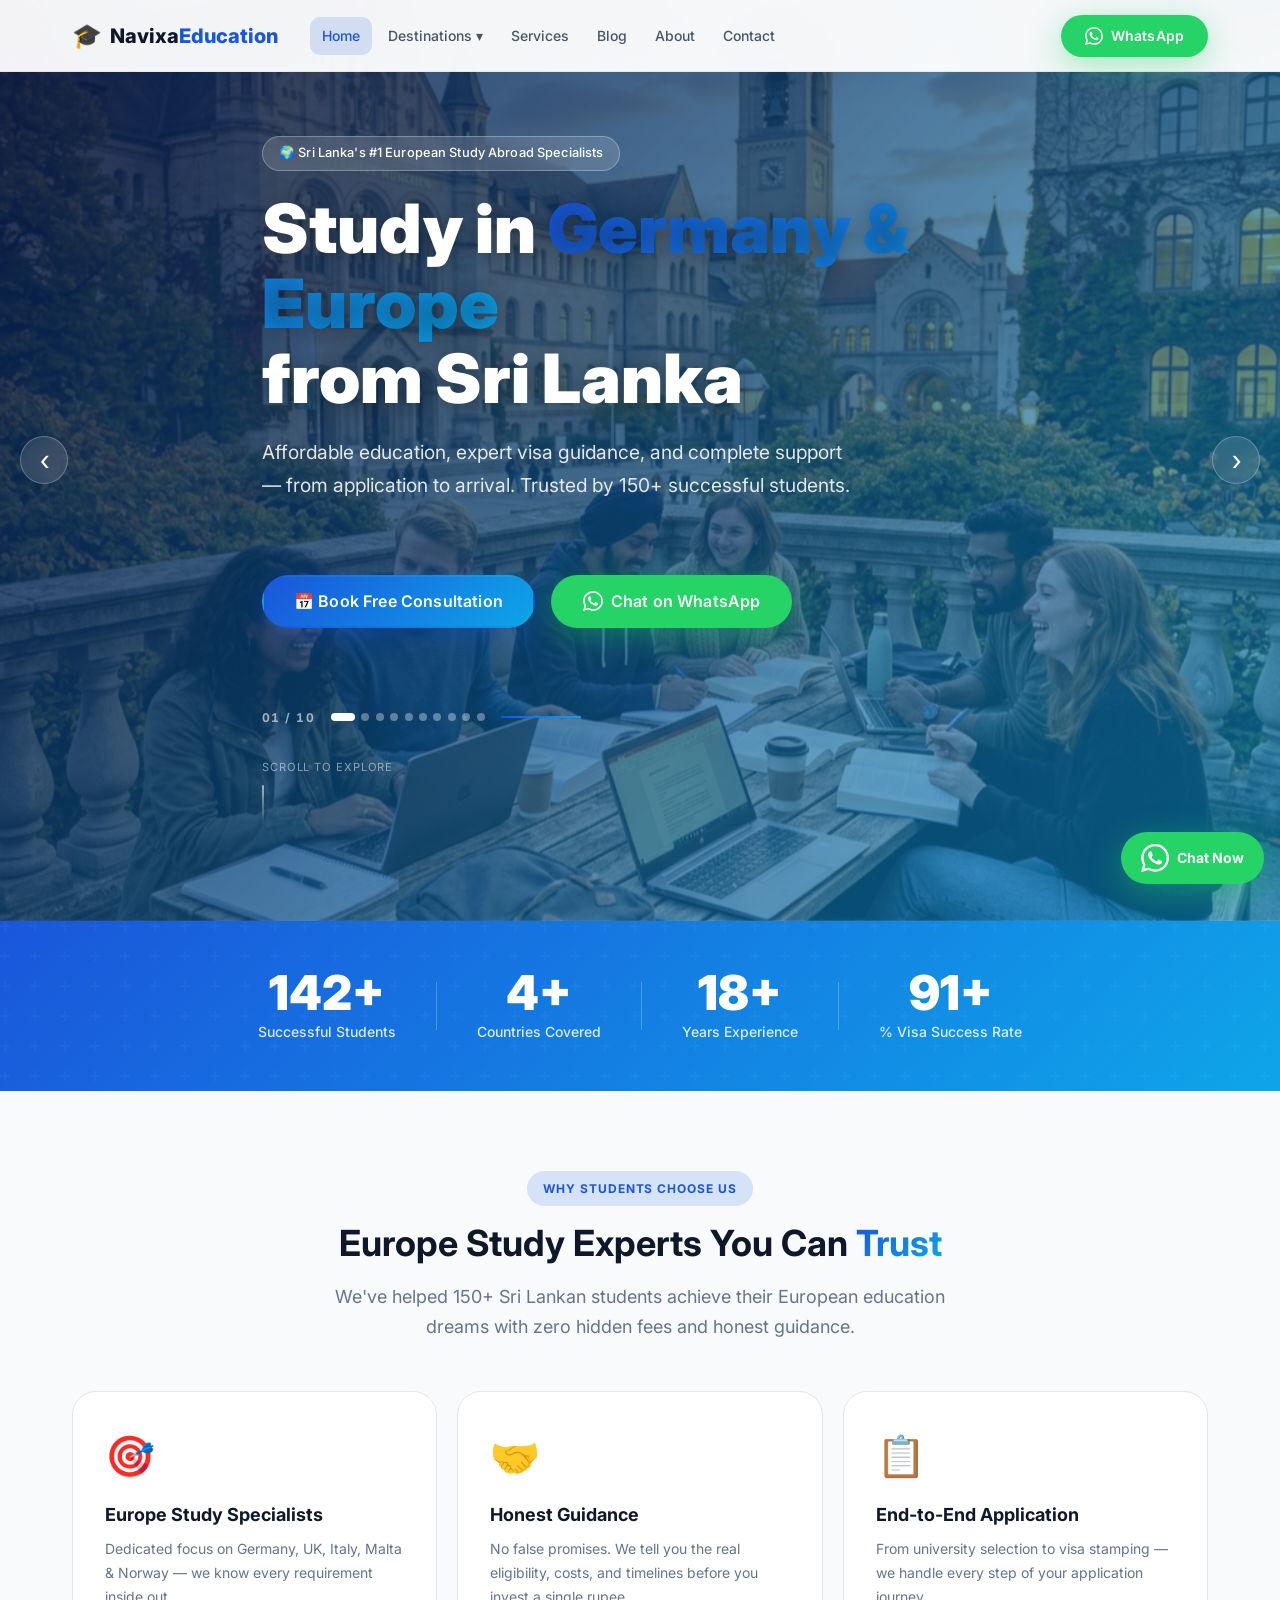
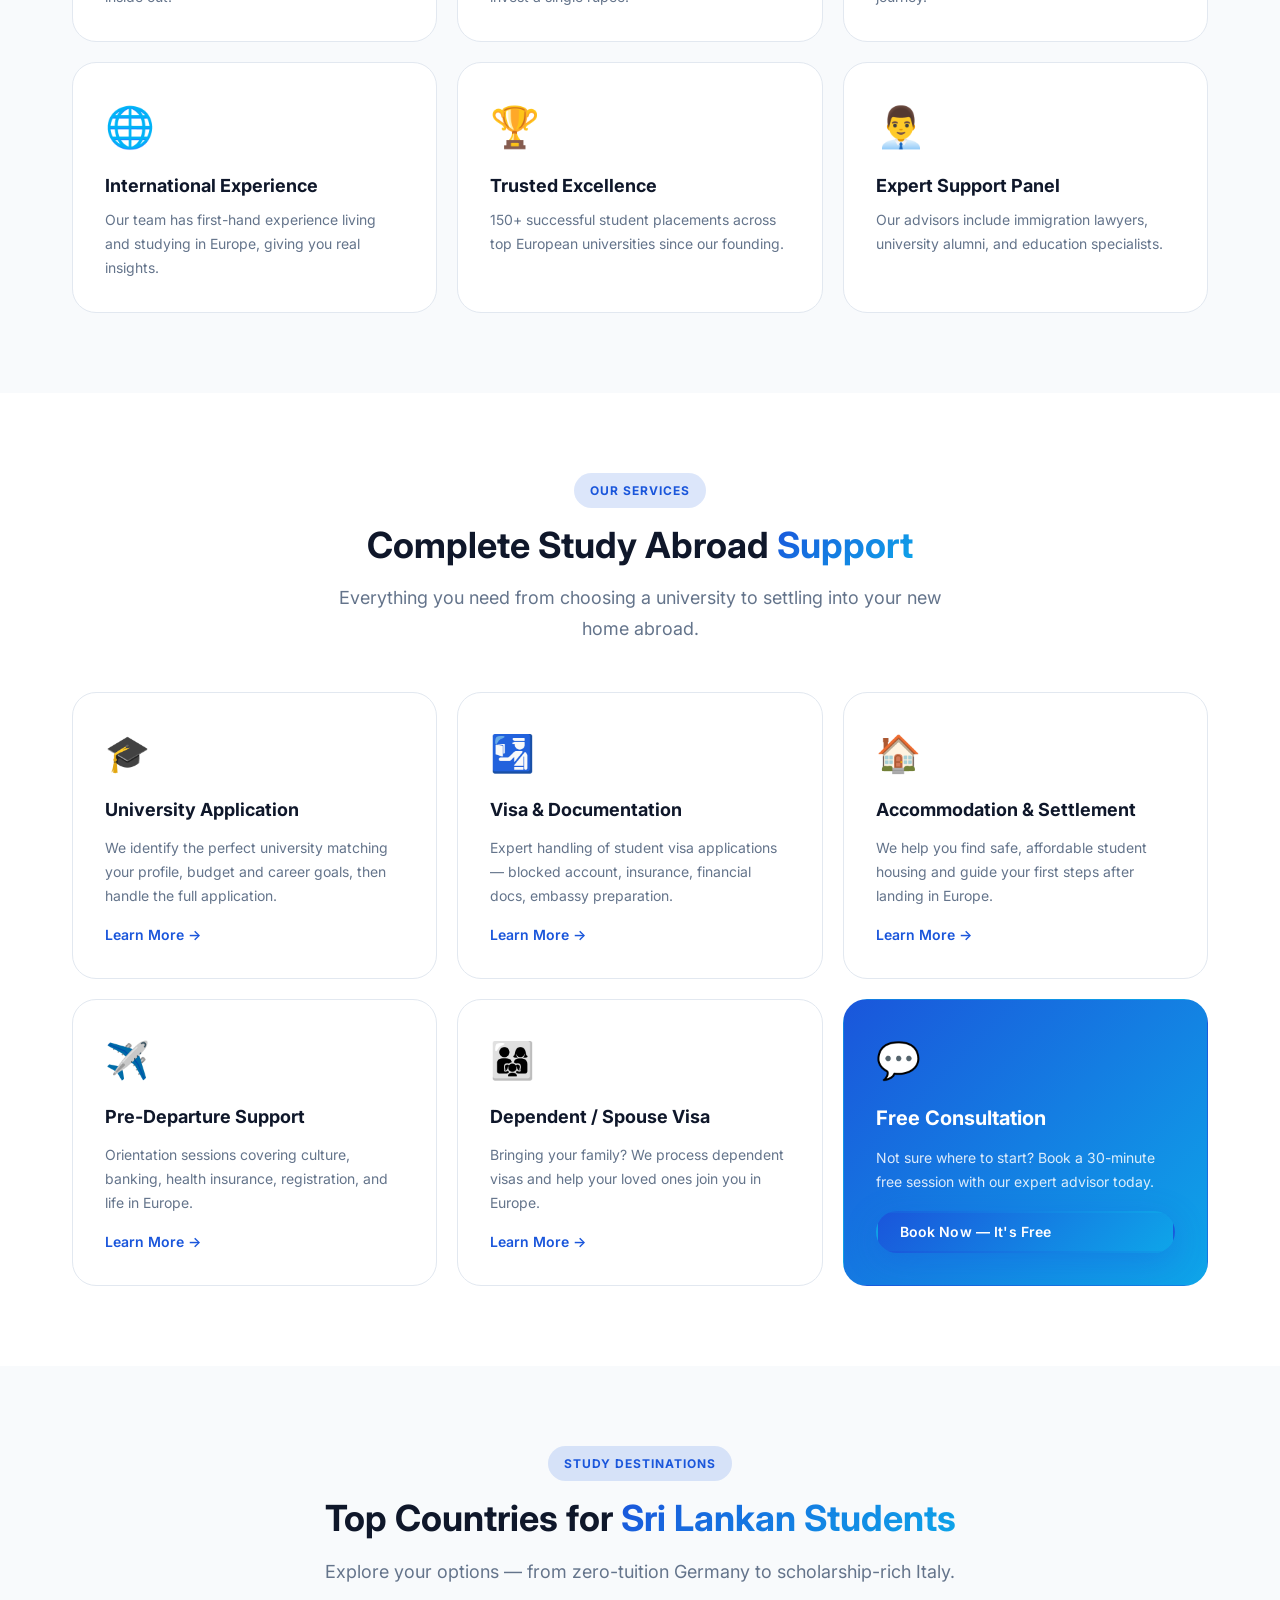
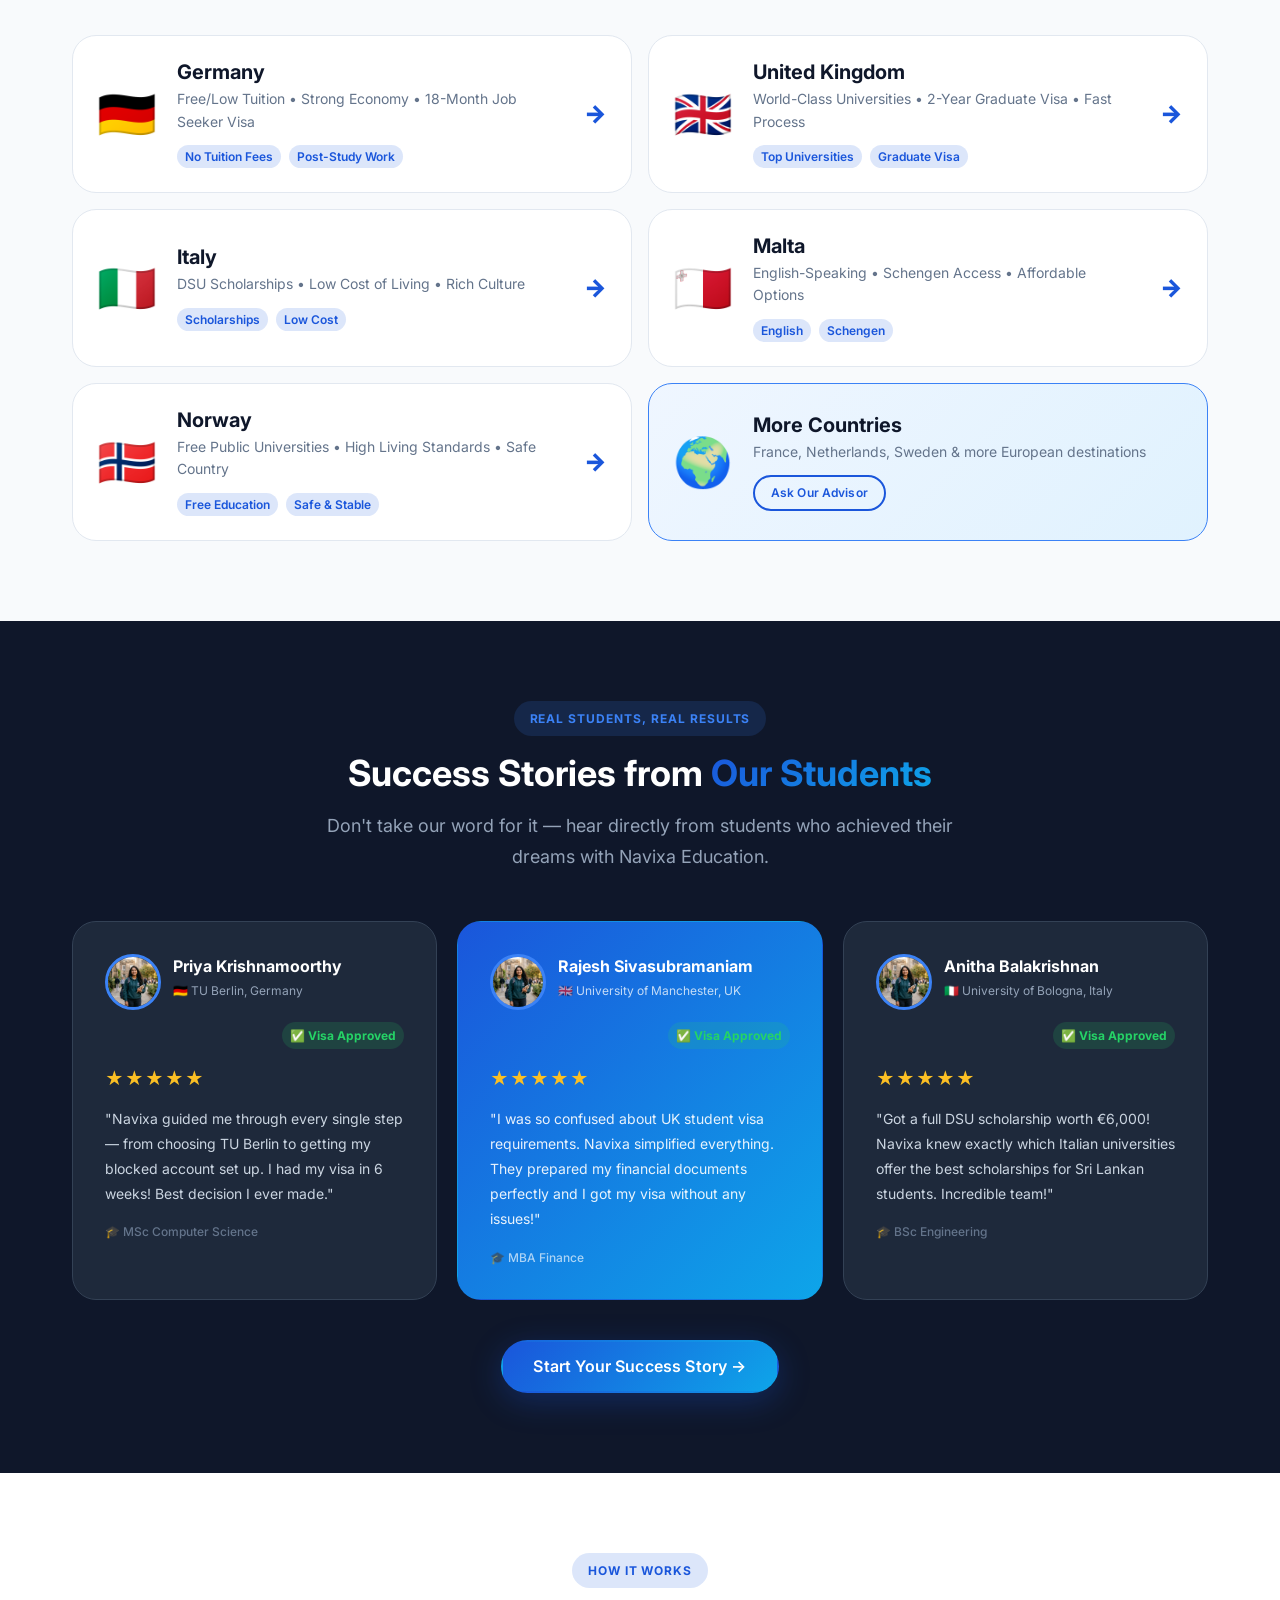
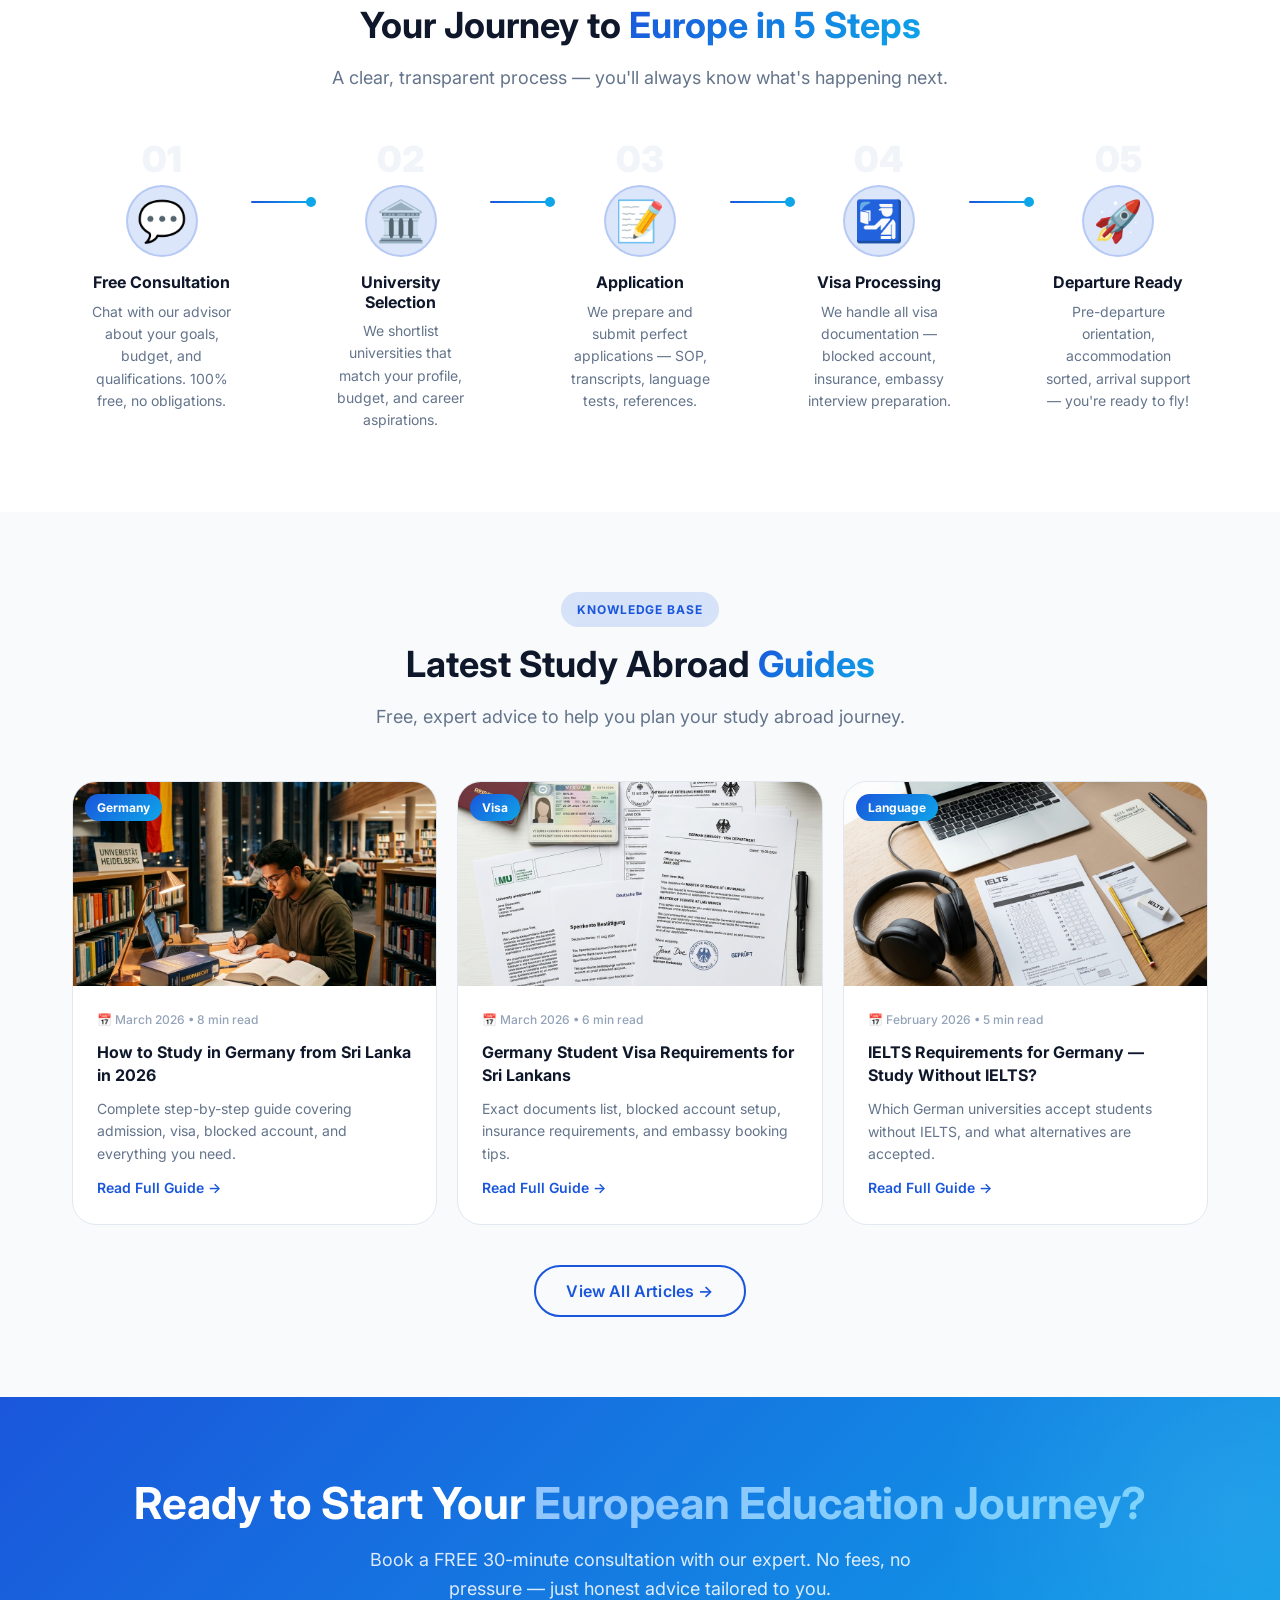
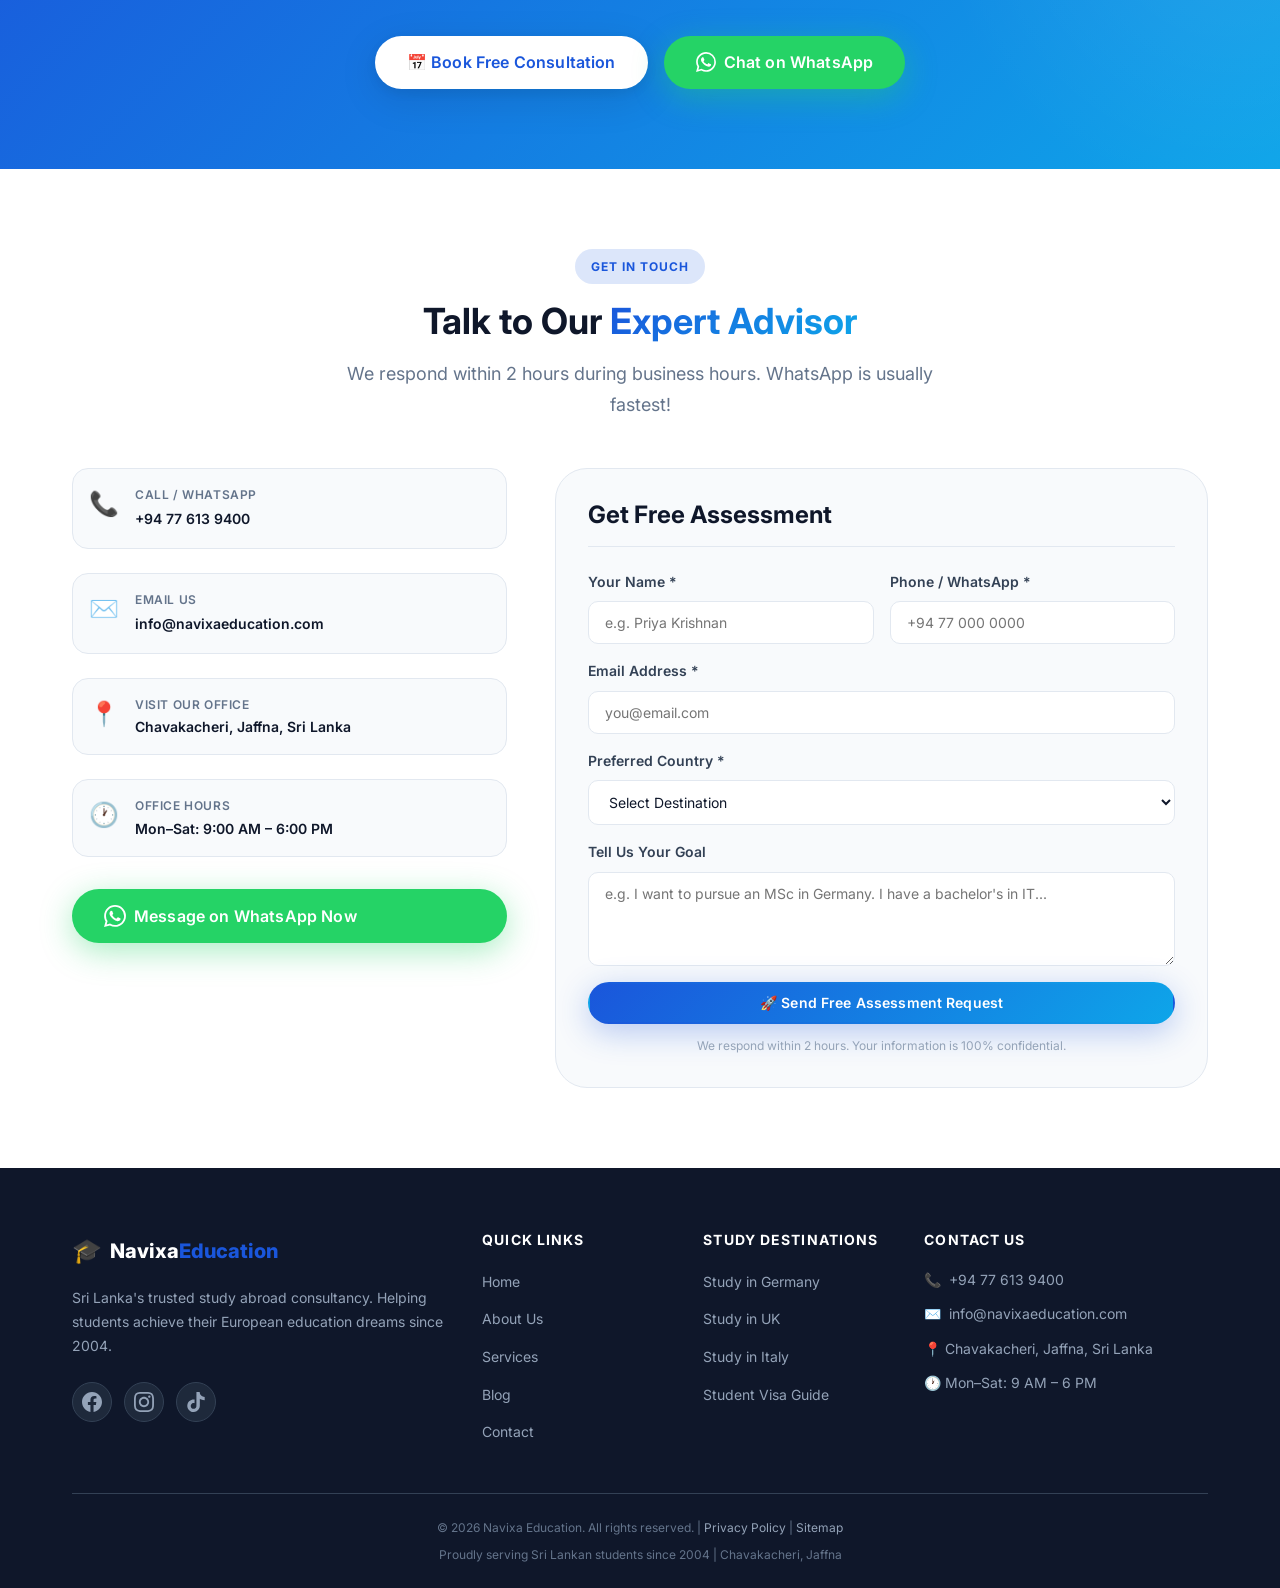
==== commit 39474628: "responsive" ====
--- a/index.html
+++ b/index.html
@@ -1,4 +1,4 @@
-﻿<!DOCTYPE html>
+<!DOCTYPE html>
 <html lang="en">
 <head>
   <meta charset="UTF-8" />
@@ -13,6 +13,7 @@
   <meta property="og:url" content="https://navixaeducation.com/" />
   <link rel="canonical" href="https://navixaeducation.com/" />
   <link rel="stylesheet" href="css/style.css" />
+  <link rel="stylesheet" href="css/responsive.css" />
   <link rel="preconnect" href="https://fonts.googleapis.com" />
   <link rel="preconnect" href="https://fonts.gstatic.com" crossorigin />
   <link href="https://fonts.googleapis.com/css2?family=Inter:wght@300;400;500;600;700;800;900&display=swap" rel="stylesheet" />
@@ -55,23 +56,131 @@
     </div>
   </header>
 
-  <!-- ===== HERO SECTION ===== -->
-  <section class="hero" id="home" aria-label="Hero banner">
-    <div class="hero-bg">
-      <div class="hero-overlay"></div>
-      <img src="images/hero-bg.jpg" alt="Students studying abroad in Europe" class="hero-img" loading="eager" />
-    </div>
-    <div class="container hero-content">
-      <div class="hero-badge animate-fade-up">
-        <span>🌍 Sri Lanka's #1 European Study Abroad Specialists</span>
-      </div>
-      <h1 class="hero-title animate-fade-up delay-1">
-        Study in <span class="text-gradient">Germany & Europe</span><br />from Sri Lanka
-      </h1>
-      <p class="hero-subtitle animate-fade-up delay-2">
-        Affordable education, expert visa guidance, and complete support — from application to arrival. Trusted by 150+ successful students.
-      </p>
-      <div class="hero-actions animate-fade-up delay-3">
+  <!-- ===== HERO SECTION — Rotating Slider ===== -->
+  <section class="hero hero-slider" id="home" aria-label="Hero banner">
+
+    <!-- Slide Backgrounds (Ken Burns) -->
+    <div class="hs-slides" id="hs-slides" aria-hidden="true">
+      <div class="hs-slide active" data-index="0" style="--overlay:linear-gradient(135deg,rgba(10,25,70,.88) 0%,rgba(14,165,233,.55) 100%)">
+        <div class="hs-bg" style="background-image:url('images/hero-bg.jpg')"></div>
+        <div class="hs-overlay"></div>
+      </div>
+      <div class="hs-slide" data-index="1" style="--overlay:linear-gradient(135deg,rgba(15,50,30,.88) 0%,rgba(37,211,102,.45) 100%)">
+        <div class="hs-bg" style="background-image:url('images/blog1.jpg')"></div>
+        <div class="hs-overlay"></div>
+      </div>
+      <div class="hs-slide" data-index="2" style="--overlay:linear-gradient(135deg,rgba(60,10,80,.88) 0%,rgba(168,85,247,.5) 100%)">
+        <div class="hs-bg" style="background-image:url('images/blog2.jpg')"></div>
+        <div class="hs-overlay"></div>
+      </div>
+      <div class="hs-slide" data-index="3" style="--overlay:linear-gradient(135deg,rgba(80,20,10,.88) 0%,rgba(239,68,68,.5) 100%)">
+        <div class="hs-bg" style="background-image:url('images/blog3.jpg')"></div>
+        <div class="hs-overlay"></div>
+      </div>
+      <div class="hs-slide" data-index="4" style="--overlay:linear-gradient(135deg,rgba(10,40,70,.88) 0%,rgba(59,130,246,.55) 100%)">
+        <div class="hs-bg" style="background-image:url('images/hero-bg.jpg');background-position:60% center;"></div>
+        <div class="hs-overlay"></div>
+      </div>
+      <div class="hs-slide" data-index="5" style="--overlay:linear-gradient(135deg,rgba(5,25,50,.9) 0%,rgba(14,165,233,.6) 100%)">
+        <div class="hs-bg" style="background-image:url('images/blog1.jpg');background-position:30% center;"></div>
+        <div class="hs-overlay"></div>
+      </div>
+      <div class="hs-slide" data-index="6" style="--overlay:linear-gradient(135deg,rgba(30,10,60,.88) 0%,rgba(99,102,241,.55) 100%)">
+        <div class="hs-bg" style="background-image:url('images/blog2.jpg');background-position:top center;"></div>
+        <div class="hs-overlay"></div>
+      </div>
+      <div class="hs-slide" data-index="7" style="--overlay:linear-gradient(135deg,rgba(10,60,40,.88) 0%,rgba(16,185,129,.55) 100%)">
+        <div class="hs-bg" style="background-image:url('images/blog3.jpg');background-position:bottom center;"></div>
+        <div class="hs-overlay"></div>
+      </div>
+      <div class="hs-slide" data-index="8" style="--overlay:linear-gradient(135deg,rgba(60,30,5,.88) 0%,rgba(245,158,11,.5) 100%)">
+        <div class="hs-bg" style="background-image:url('images/hero-bg.jpg');background-position:right center;"></div>
+        <div class="hs-overlay"></div>
+      </div>
+      <div class="hs-slide" data-index="9" style="--overlay:linear-gradient(135deg,rgba(10,10,60,.9) 0%,rgba(139,92,246,.55) 100%)">
+        <div class="hs-bg" style="background-image:url('images/blog1.jpg');background-position:left center;"></div>
+        <div class="hs-overlay"></div>
+      </div>
+    </div>
+
+    <!-- Slide Content -->
+    <div class="container hs-content-wrap">
+      <div class="hs-text" id="hs-text">
+
+        <!-- Slide 0 (default visible) -->
+        <div class="hs-text-slide active" data-index="0">
+          <div class="hero-badge"><span>🌍 Sri Lanka's #1 European Study Abroad Specialists</span></div>
+          <h1 class="hero-title">Study in <span class="text-gradient">Germany & Europe</span><br>from Sri Lanka</h1>
+          <p class="hero-subtitle">Affordable education, expert visa guidance, and complete support — from application to arrival. Trusted by 150+ successful students.</p>
+        </div>
+
+        <!-- Slide 1 -->
+        <div class="hs-text-slide" data-index="1">
+          <div class="hero-badge"><span>🇩🇪 Zero Tuition Fees at Top German Universities</span></div>
+          <h1 class="hero-title">Study in <span class="text-gradient-green">Germany</span><br>Tuition-Free</h1>
+          <p class="hero-subtitle">Public German universities charge near-zero tuition. Earn a world-class degree and stay 18 months on a job seeker visa. We handle everything.</p>
+        </div>
+
+        <!-- Slide 2 -->
+        <div class="hs-text-slide" data-index="2">
+          <div class="hero-badge"><span>🇬🇧 UK Student Visa — Fast & Reliable</span></div>
+          <h1 class="hero-title">Study in <span class="text-gradient-purple">UK</span><br>in 1-Year Master's</h1>
+          <p class="hero-subtitle">Save a full year with 1-year UK Master's programs. 2-year Graduate Route Visa. Oxford, Cambridge, Manchester — we get you in.</p>
+        </div>
+
+        <!-- Slide 3 -->
+        <div class="hs-text-slide" data-index="3">
+          <div class="hero-badge"><span>🇮🇹 DSU Scholarships up to €6,000 for Sri Lankans</span></div>
+          <h1 class="hero-title">Study in <span class="text-gradient-red">Italy</span><br>with Scholarships</h1>
+          <p class="hero-subtitle">Italy's DSU grants cover tuition, accommodation & a monthly stipend. Most Sri Lankan families qualify. We've placed 30+ students already.</p>
+        </div>
+
+        <!-- Slide 4 -->
+        <div class="hs-text-slide" data-index="4">
+          <div class="hero-badge"><span>🎯 98% Visa Approval Rate — 150+ Students Placed</span></div>
+          <h1 class="hero-title">Start Your <span class="text-gradient">European Dream</span><br>from Jaffna</h1>
+          <p class="hero-subtitle">Based in Chavakacheri, Jaffna — Navixa Education is Northern Sri Lanka's most trusted study abroad consultancy. Real results, zero false promises.</p>
+        </div>
+
+        <!-- Slide 5 -->
+        <div class="hs-text-slide" data-index="5">
+          <div class="hero-badge"><span>🛂 Complete Visa Guidance — Embassy Ready</span></div>
+          <h1 class="hero-title">Student Visa<br><span class="text-gradient">Approved.</span> Every Time.</h1>
+          <p class="hero-subtitle">Our 98% visa success rate comes from meticulous document preparation, financial planning, and mock embassy interview sessions for every student.</p>
+        </div>
+
+        <!-- Slide 6 -->
+        <div class="hs-text-slide" data-index="6">
+          <div class="hero-badge"><span>🏆 End-to-End Support — University to Arrival</span></div>
+          <h1 class="hero-title">From Application<br>to <span class="text-gradient-purple">Arrival in Europe</span></h1>
+          <p class="hero-subtitle">We handle everything — university selection, SOP writing, visa documents, blocked account, accommodation, and pre-departure orientation. Full package.</p>
+        </div>
+
+        <!-- Slide 7 -->
+        <div class="hs-text-slide" data-index="7">
+          <div class="hero-badge"><span>🇳🇴 Free Education in Norway & Scandinavia</span></div>
+          <h1 class="hero-title">Study in <span class="text-gradient-green">Norway</span><br>Absolutely Free</h1>
+          <p class="hero-subtitle">Norwegian public universities charge no tuition fees. High living standards, safe environment, and stunning landscapes await Sri Lankan students.</p>
+        </div>
+
+        <!-- Slide 8 -->
+        <div class="hs-text-slide" data-index="8">
+          <div class="hero-badge"><span>💬 Free Consultation — No Hidden Fees Ever</span></div>
+          <h1 class="hero-title">Get Honest<br><span class="text-gradient">Expert Advice</span> — Free</h1>
+          <p class="hero-subtitle">Book your 30-minute free consultation with our advisor. We assess your profile, explain all options honestly, and build your personalized study roadmap.</p>
+        </div>
+
+        <!-- Slide 9 -->
+        <div class="hs-text-slide" data-index="9">
+          <div class="hero-badge"><span>🌐 5 Countries • 150+ Students • 20+ Years Experience</span></div>
+          <h1 class="hero-title">Your Future<br>Starts in <span class="text-gradient-purple">Europe</span> Today</h1>
+          <p class="hero-subtitle">Germany, UK, Italy, Malta, Norway — wherever your goals take you, Navixa Education guides you there. Join 150+ Sri Lankan students who made it.</p>
+        </div>
+
+      </div><!-- /.hs-text -->
+
+      <!-- CTA Buttons (static, always visible) -->
+      <div class="hero-actions hs-actions">
         <a href="contact.html" class="btn btn-primary btn-lg" id="hero-consultation-btn">
           📅 Book Free Consultation
         </a>
@@ -80,12 +189,381 @@
           Chat on WhatsApp
         </a>
       </div>
-      <div class="hero-scroll animate-fade-up delay-4">
+
+      <!-- Slide Counter + Dots -->
+      <div class="hs-nav">
+        <span class="hs-counter" id="hs-counter" aria-live="polite">01 / 10</span>
+        <div class="hs-dots" id="hs-dots" role="tablist" aria-label="Slide navigation">
+          <button class="hs-dot active" data-dot="0" role="tab" aria-label="Slide 1" aria-selected="true"></button>
+          <button class="hs-dot" data-dot="1" role="tab" aria-label="Slide 2" aria-selected="false"></button>
+          <button class="hs-dot" data-dot="2" role="tab" aria-label="Slide 3" aria-selected="false"></button>
+          <button class="hs-dot" data-dot="3" role="tab" aria-label="Slide 4" aria-selected="false"></button>
+          <button class="hs-dot" data-dot="4" role="tab" aria-label="Slide 5" aria-selected="false"></button>
+          <button class="hs-dot" data-dot="5" role="tab" aria-label="Slide 6" aria-selected="false"></button>
+          <button class="hs-dot" data-dot="6" role="tab" aria-label="Slide 7" aria-selected="false"></button>
+          <button class="hs-dot" data-dot="7" role="tab" aria-label="Slide 8" aria-selected="false"></button>
+          <button class="hs-dot" data-dot="8" role="tab" aria-label="Slide 9" aria-selected="false"></button>
+          <button class="hs-dot" data-dot="9" role="tab" aria-label="Slide 10" aria-selected="false"></button>
+        </div>
+        <!-- Progress bar -->
+        <div class="hs-progress"><div class="hs-progress-bar" id="hs-progress-bar"></div></div>
+      </div>
+
+      <!-- Scroll Indicator -->
+      <div class="hero-scroll">
         <span>Scroll to explore</span>
         <div class="scroll-indicator"></div>
       </div>
-    </div>
+
+    </div><!-- /.container -->
+
+    <!-- Prev / Next Arrows -->
+    <button class="hs-arrow hs-prev" id="hs-prev" aria-label="Previous slide">&#8249;</button>
+    <button class="hs-arrow hs-next" id="hs-next" aria-label="Next slide">&#8250;</button>
+
   </section>
+
+  <!-- ===== HERO SLIDER STYLES ===== -->
+  <style>
+  /* ── Gradient text variants ── */
+  .text-gradient-green {
+    background: linear-gradient(135deg,#22c55e,#4ade80);
+    -webkit-background-clip: text; -webkit-text-fill-color: transparent; background-clip: text;
+  }
+  .text-gradient-purple {
+    background: linear-gradient(135deg,#a855f7,#818cf8);
+    -webkit-background-clip: text; -webkit-text-fill-color: transparent; background-clip: text;
+  }
+  .text-gradient-red {
+    background: linear-gradient(135deg,#f43f5e,#fb923c);
+    -webkit-background-clip: text; -webkit-text-fill-color: transparent; background-clip: text;
+  }
+
+  /* ── Slider shell ── */
+  .hero-slider {
+    position: relative;
+    min-height: 100svh;
+    min-height: 100vh;
+    display: flex;
+    align-items: center;
+    overflow: hidden;
+  }
+
+  /* ── Background slides ── */
+  .hs-slides { position: absolute; inset: 0; z-index: 0; }
+  .hs-slide {
+    position: absolute; inset: 0;
+    opacity: 0;
+    transition: opacity 1s ease;
+  }
+  .hs-slide.active { opacity: 1; }
+  .hs-bg {
+    position: absolute; inset: 0;
+    background-size: cover;
+    background-position: center;
+    transform: scale(1.08);
+    transition: transform 10s ease;
+    will-change: transform;
+  }
+  .hs-slide.active .hs-bg { transform: scale(1); } /* Ken Burns zoom out */
+  .hs-overlay {
+    position: absolute; inset: 0;
+    background: var(--overlay, linear-gradient(135deg,rgba(10,25,70,.88),rgba(14,165,233,.55)));
+  }
+
+  /* ── Content wrapper ── */
+  .hs-content-wrap {
+    position: relative; z-index: 2;
+    padding-top: calc(var(--header-height, 72px) + 4rem);
+    padding-bottom: 6rem;
+    display: flex;
+    flex-direction: column;
+    align-items: flex-start;
+    gap: 2rem;
+    max-width: 820px;
+  }
+
+  /* ── Text slides ── */
+  .hs-text { position: relative; width: 100%; }
+  .hs-text-slide {
+    position: absolute; top: 0; left: 0; width: 100%;
+    opacity: 0;
+    transform: translateY(20px);
+    transition: opacity 0.7s ease, transform 0.7s ease;
+    pointer-events: none;
+    /* prevent layout collapse */
+    visibility: hidden;
+  }
+  .hs-text-slide.active {
+    position: relative;
+    opacity: 1;
+    transform: translateY(0);
+    pointer-events: auto;
+    visibility: visible;
+  }
+  /* Reserve enough height so container doesn't jump */
+  .hs-text { min-height: 200px; }
+
+  .hs-text-slide .hero-badge {
+    display: inline-flex;
+    align-items: center;
+    background: rgba(255,255,255,0.14);
+    backdrop-filter: blur(12px);
+    border: 1px solid rgba(255,255,255,0.28);
+    color: #fff;
+    padding: 0.4rem 1rem;
+    border-radius: 999px;
+    font-size: 0.8rem;
+    font-weight: 500;
+    margin-bottom: 1.25rem;
+    letter-spacing: 0.01em;
+  }
+  .hs-text-slide .hero-title {
+    color: #fff;
+    font-size: clamp(2rem, 5.5vw, 4.25rem);
+    font-weight: 900;
+    line-height: 1.1;
+    margin-bottom: 1.25rem;
+    text-shadow: 0 2px 24px rgba(0,0,0,0.35);
+  }
+  .hs-text-slide .hero-subtitle {
+    color: rgba(255,255,255,0.87);
+    font-size: clamp(0.95rem, 2vw, 1.2rem);
+    line-height: 1.75;
+    max-width: 600px;
+  }
+
+  /* ── CTA Buttons ── */
+  .hs-actions {
+    display: flex;
+    gap: 1rem;
+    flex-wrap: wrap;
+    margin-top: 0;
+  }
+
+  /* ── Navigation bar ── */
+  .hs-nav {
+    display: flex;
+    align-items: center;
+    gap: 1rem;
+    flex-wrap: wrap;
+  }
+  .hs-counter {
+    color: rgba(255,255,255,0.6);
+    font-size: 0.75rem;
+    font-weight: 700;
+    letter-spacing: 0.12em;
+    font-variant-numeric: tabular-nums;
+    min-width: 40px;
+  }
+  .hs-dots { display: flex; gap: 0.4rem; }
+  .hs-dot {
+    width: 8px; height: 8px;
+    border-radius: 50%;
+    background: rgba(255,255,255,0.35);
+    border: none; cursor: pointer;
+    transition: all 0.3s ease;
+    padding: 0;
+  }
+  .hs-dot.active {
+    background: #fff;
+    width: 24px;
+    border-radius: 4px;
+  }
+  .hs-dot:hover { background: rgba(255,255,255,0.7); }
+
+  /* Progress bar */
+  .hs-progress {
+    flex: 1;
+    height: 2px;
+    background: rgba(255,255,255,0.15);
+    border-radius: 2px;
+    min-width: 80px;
+    max-width: 200px;
+    overflow: hidden;
+  }
+  .hs-progress-bar {
+    height: 100%;
+    width: 0%;
+    background: linear-gradient(90deg,#1a56db,#0ea5e9);
+    border-radius: 2px;
+    transition: width linear;
+  }
+
+  /* ── Arrows ── */
+  .hs-arrow {
+    position: absolute; top: 50%; z-index: 3;
+    transform: translateY(-50%);
+    width: 48px; height: 48px;
+    background: rgba(255,255,255,0.12);
+    backdrop-filter: blur(8px);
+    border: 1px solid rgba(255,255,255,0.25);
+    border-radius: 50%;
+    color: #fff;
+    font-size: 1.75rem;
+    line-height: 1;
+    display: flex; align-items: center; justify-content: center;
+    cursor: pointer;
+    transition: all 0.25s ease;
+  }
+  .hs-arrow:hover {
+    background: rgba(255,255,255,0.25);
+    transform: translateY(-50%) scale(1.08);
+  }
+  .hs-prev { left: 1.25rem; }
+  .hs-next { right: 1.25rem; }
+
+  /* ── Scroll indicator ── */
+  .hero-scroll {
+    display: flex;
+    flex-direction: column;
+    align-items: flex-start;
+    gap: 0.5rem;
+    color: rgba(255,255,255,0.5);
+    font-size: 0.7rem;
+    letter-spacing: 0.08em;
+    text-transform: uppercase;
+  }
+
+  /* ── RESPONSIVE ── */
+  @media (max-width: 768px) {
+    .hs-content-wrap {
+      padding-top: calc(var(--header-height,60px) + 2rem);
+      padding-bottom: 5rem;
+      gap: 1.5rem;
+    }
+    .hs-text { min-height: 160px; }
+    .hs-text-slide .hero-title { font-size: clamp(1.6rem, 7vw, 2.5rem); }
+    .hs-text-slide .hero-subtitle { font-size: 0.9rem; }
+    .hs-text-slide .hero-badge { font-size: 0.7rem; padding: 0.3rem 0.75rem; }
+    .hs-actions { flex-direction: column; gap: 0.65rem; }
+    .hs-actions .btn { width: 100%; justify-content: center; }
+    .hs-arrow { width: 38px; height: 38px; font-size: 1.375rem; }
+    .hs-prev { left: 0.5rem; }
+    .hs-next { right: 0.5rem; }
+    .hs-progress { display: none; }
+    .hero-scroll { display: none; }
+  }
+  @media (max-width: 480px) {
+    .hs-content-wrap { padding-top: calc(var(--header-height,58px) + 1.5rem); }
+    .hs-text { min-height: 140px; }
+    .hs-text-slide .hero-title { font-size: clamp(1.4rem, 8vw, 2rem); line-height: 1.15; }
+    .hs-text-slide .hero-subtitle { font-size: 0.85rem; }
+    .hs-counter { display: none; }
+    .hs-arrow { display: none; }
+  }
+  </style>
+
+  <!-- ===== HERO SLIDER SCRIPT ===== -->
+  <script>
+  (function () {
+    var TOTAL = 10;
+    var DELAY = 5000; // 5 seconds
+    var current = 0;
+    var timer = null;
+    var progressTimer = null;
+    var startTime = null;
+
+    var slides     = document.querySelectorAll('.hs-slide');
+    var textSlides = document.querySelectorAll('.hs-text-slide');
+    var dots       = document.querySelectorAll('.hs-dot');
+    var counter    = document.getElementById('hs-counter');
+    var progressBar= document.getElementById('hs-progress-bar');
+    var prevBtn    = document.getElementById('hs-prev');
+    var nextBtn    = document.getElementById('hs-next');
+
+    function pad(n) { return n < 10 ? '0' + n : '' + n; }
+
+    function goTo(index) {
+      slides[current].classList.remove('active');
+      textSlides[current].classList.remove('active');
+      dots[current].classList.remove('active');
+      dots[current].setAttribute('aria-selected', 'false');
+
+      current = ((index % TOTAL) + TOTAL) % TOTAL;
+
+      slides[current].classList.add('active');
+      textSlides[current].classList.add('active');
+      dots[current].classList.add('active');
+      dots[current].setAttribute('aria-selected', 'true');
+
+      if (counter) counter.textContent = pad(current + 1) + ' / ' + pad(TOTAL);
+
+      resetProgress();
+    }
+
+    function next() { goTo(current + 1); }
+    function prev() { goTo(current - 1); }
+
+    function resetProgress() {
+      if (progressBar) {
+        progressBar.style.transition = 'none';
+        progressBar.style.width = '0%';
+        // Force reflow
+        void progressBar.offsetWidth;
+        progressBar.style.transition = 'width ' + DELAY + 'ms linear';
+        progressBar.style.width = '100%';
+      }
+    }
+
+    function startAuto() {
+      if (timer) clearInterval(timer);
+      timer = setInterval(next, DELAY);
+      resetProgress();
+    }
+
+    function stopAuto() {
+      if (timer) clearInterval(timer);
+      timer = null;
+      if (progressBar) { progressBar.style.transition = 'none'; }
+    }
+
+    // Arrow buttons
+    if (prevBtn) prevBtn.addEventListener('click', function () { stopAuto(); prev(); startAuto(); });
+    if (nextBtn) nextBtn.addEventListener('click', function () { stopAuto(); next(); startAuto(); });
+
+    // Dot buttons
+    dots.forEach(function (dot) {
+      dot.addEventListener('click', function () {
+        var idx = parseInt(dot.getAttribute('data-dot'));
+        stopAuto(); goTo(idx); startAuto();
+      });
+    });
+
+    // Touch/swipe support
+    var touchStartX = 0;
+    var heroEl = document.querySelector('.hero-slider');
+    if (heroEl) {
+      heroEl.addEventListener('touchstart', function (e) {
+        touchStartX = e.changedTouches[0].screenX;
+      }, { passive: true });
+      heroEl.addEventListener('touchend', function (e) {
+        var diff = touchStartX - e.changedTouches[0].screenX;
+        if (Math.abs(diff) > 40) {
+          stopAuto();
+          if (diff > 0) next(); else prev();
+          startAuto();
+        }
+      }, { passive: true });
+    }
+
+    // Pause on hover (desktop)
+    if (heroEl) {
+      heroEl.addEventListener('mouseenter', stopAuto);
+      heroEl.addEventListener('mouseleave', startAuto);
+    }
+
+    // Keyboard navigation
+    document.addEventListener('keydown', function (e) {
+      if (e.key === 'ArrowLeft') { stopAuto(); prev(); startAuto(); }
+      if (e.key === 'ArrowRight') { stopAuto(); next(); startAuto(); }
+    });
+
+    // Init
+    goTo(0);
+    startAuto();
+  })();
+  </script>
 
   <!-- ===== TRUST BAR ===== -->
   <section class="trust-bar" aria-label="Trust indicators">
--- a/css/responsive.css
+++ b/css/responsive.css
@@ -0,0 +1,731 @@
+/* ============================================================
+   NAVIXA EDUCATION — Full Responsive System
+   Breakpoints:
+     Mobile S  : 320px
+     Mobile M  : 375px – 480px
+     Mobile L  : 481px – 600px
+     Tablet    : 601px – 900px
+     Laptop    : 901px – 1200px
+     Desktop   : 1201px+
+   ============================================================ */
+
+/* ——— 1. BASE FLUID IMPROVEMENTS (all screens) ——— */
+html { font-size: 16px; overflow-x: hidden; }
+body { overflow-x: hidden; }
+
+.container {
+  width: 100%;
+  max-width: 1200px;
+  margin: 0 auto;
+  padding: 0 clamp(1rem, 4vw, 1.5rem);
+}
+
+img, video, svg { max-width: 100%; height: auto; display: block; }
+
+/* Fluid section padding */
+.section {
+  padding: clamp(3rem, 8vw, 5rem) 0;
+}
+
+/* Fluid heading sizes */
+h1 { font-size: clamp(1.75rem, 5vw, 4.5rem); }
+h2 { font-size: clamp(1.5rem, 4vw, 2.25rem); }
+h3 { font-size: clamp(1rem, 2.5vw, 1.25rem); }
+
+/* Buttons — prevent overflow on tiny screens */
+.btn {
+  white-space: normal;
+  text-align: center;
+  line-height: 1.3;
+}
+
+/* ——— 2. LARGE DESKTOP 1400px+ ——— */
+@media (min-width: 1400px) {
+  .container { max-width: 1320px; }
+  .features-grid { grid-template-columns: repeat(3, 1fr); }
+  .services-grid { grid-template-columns: repeat(3, 1fr); }
+  .testimonials-grid { grid-template-columns: repeat(3, 1fr); }
+  .blog-grid { grid-template-columns: repeat(3, 1fr); }
+}
+
+/* ——— 3. LAPTOP 1025px – 1399px ——— */
+@media (min-width: 1025px) and (max-width: 1399px) {
+  .container { padding: 0 2rem; }
+  .hero-title { font-size: clamp(2.5rem, 4.5vw, 4rem); }
+  .features-grid { grid-template-columns: repeat(3, 1fr); gap: 1.25rem; }
+  .services-grid { grid-template-columns: repeat(3, 1fr); gap: 1.25rem; }
+  .blog-grid { grid-template-columns: repeat(3, 1fr); gap: 1.25rem; }
+  .testimonials-grid { grid-template-columns: repeat(3, 1fr); gap: 1.25rem; }
+  .countries-grid { grid-template-columns: repeat(2, 1fr); }
+  .footer-grid { grid-template-columns: 2fr 1fr 1fr 1.5fr; gap: 2rem; }
+}
+
+/* ——— 4. TABLET LANDSCAPE + SMALL LAPTOP 768px – 1024px ——— */
+@media (min-width: 768px) and (max-width: 1024px) {
+  :root { --header-height: 68px; }
+
+  .container { padding: 0 1.5rem; }
+
+  /* Header */
+  .nav-list { gap: 0; }
+  .nav-link { padding: 0.4rem 0.6rem; font-size: 0.8rem; }
+  .header-cta { padding: 0.5rem 1rem; font-size: 0.8rem; }
+
+  /* Hero */
+  .hero-content { max-width: 100%; }
+  .hero-title { font-size: clamp(2rem, 4.5vw, 3rem); }
+  .hero-subtitle { font-size: 1rem; }
+  .hero-actions { gap: 0.75rem; }
+  .hero-actions .btn-lg { padding: 0.75rem 1.25rem; font-size: 0.9rem; }
+
+  /* Trust bar */
+  .trust-item { padding: 1rem 1.5rem; }
+  .trust-number { font-size: 2.25rem; }
+
+  /* Grids → 2 columns */
+  .features-grid { grid-template-columns: repeat(2, 1fr); gap: 1.25rem; }
+  .services-grid { grid-template-columns: repeat(2, 1fr); gap: 1.25rem; }
+  .testimonials-grid { grid-template-columns: repeat(2, 1fr); gap: 1.25rem; }
+  .blog-grid { grid-template-columns: repeat(2, 1fr); gap: 1.25rem; }
+  .countries-grid { grid-template-columns: repeat(2, 1fr); gap: 1rem; }
+
+  /* Process — horizontal but smaller */
+  .process-steps { flex-wrap: nowrap; overflow-x: auto; padding-bottom: 1rem; }
+  .process-step { min-width: 140px; padding: 0 0.5rem; }
+  .process-connector { width: 30px; }
+  .step-icon { width: 56px; height: 56px; font-size: 1.75rem; }
+
+  /* Footer */
+  .footer-grid { grid-template-columns: 1fr 1fr; gap: 2rem; }
+
+  /* Contact */
+  .contact-grid { grid-template-columns: 1fr 1fr; gap: 2rem; }
+  .form-row { grid-template-columns: 1fr 1fr; }
+
+  /* About */
+  .about-grid { grid-template-columns: 1fr 1fr; gap: 2rem; }
+  .vm-grid { grid-template-columns: 1fr 1fr; }
+  .team-grid { grid-template-columns: repeat(3, 1fr); }
+
+  /* Services detail */
+  .service-detail-grid { grid-template-columns: 1fr 1fr; gap: 2rem; }
+  .service-detail-grid.reverse { direction: rtl; }
+  .service-detail-grid.reverse > * { direction: ltr; }
+
+  /* Blog main */
+  .blog-main-grid { grid-template-columns: 1.5fr 1fr; gap: 1.5rem; }
+
+  /* Cost */
+  .cost-grid { grid-template-columns: repeat(3, 1fr); }
+}
+
+/* ——— 5. TABLET PORTRAIT 601px – 767px ——— */
+@media (min-width: 601px) and (max-width: 767px) {
+  :root { --header-height: 64px; }
+
+  .container { padding: 0 1.25rem; }
+
+  /* Header — show hamburger, hide nav */
+  .nav { display: none; }
+  .header-cta { display: none; }
+  .hamburger { display: flex; }
+  .nav-container { gap: 0; justify-content: space-between; }
+
+  /* Mobile Nav Open State */
+  .nav.open {
+    display: flex;
+    flex-direction: column;
+    position: fixed;
+    top: var(--header-height);
+    left: 0; right: 0;
+    background: var(--white);
+    border-bottom: var(--border);
+    box-shadow: var(--shadow-md);
+    padding: 1rem;
+    z-index: 999;
+    max-height: calc(100vh - var(--header-height));
+    overflow-y: auto;
+  }
+  .nav.open .nav-list { flex-direction: column; width: 100%; gap: 0.25rem; }
+  .nav.open .nav-link { font-size: 1rem; padding: 0.75rem 1rem; border-radius: 0.5rem; }
+  .nav.open .dropdown-menu {
+    position: static;
+    opacity: 1;
+    visibility: visible;
+    transform: none;
+    box-shadow: none;
+    border: none;
+    background: var(--gray-50);
+    margin: 0.25rem 0;
+    padding: 0.25rem 0;
+  }
+
+  /* Hero */
+  .hero { min-height: 90vh; }
+  .hero-content { max-width: 100%; padding-top: calc(var(--header-height) + 3rem); padding-bottom: 3rem; }
+  .hero-title { font-size: clamp(1.75rem, 5.5vw, 2.5rem); }
+  .hero-subtitle { font-size: 0.95rem; max-width: 100%; }
+  .hero-badge { font-size: 0.75rem; padding: 0.35rem 0.75rem; }
+  .hero-actions { flex-direction: column; gap: 0.75rem; }
+  .hero-actions .btn { width: 100%; justify-content: center; }
+  .hero-scroll { display: none; }
+
+  /* Trust */
+  .trust-grid { display: grid; grid-template-columns: repeat(2, 1fr); gap: 0; }
+  .trust-divider { display: none; }
+  .trust-item { padding: 1.25rem 1rem; border: 1px solid rgba(255,255,255,0.1); }
+  .trust-number { font-size: 2rem; }
+
+  /* Section header */
+  .section-header { margin-bottom: 2rem; }
+  .section-subtitle { font-size: 0.95rem; }
+
+  /* Grids — 2 columns */
+  .features-grid { grid-template-columns: repeat(2, 1fr); gap: 1rem; }
+  .services-grid { grid-template-columns: repeat(2, 1fr); gap: 1rem; }
+  .countries-grid { grid-template-columns: 1fr; gap: 0.75rem; }
+  .testimonials-grid { grid-template-columns: 1fr; gap: 1rem; }
+  .blog-grid { grid-template-columns: repeat(2, 1fr); gap: 1rem; }
+  .cost-grid { grid-template-columns: repeat(2, 1fr); gap: 1rem; }
+
+  /* Process — wrap */
+  .process-steps { flex-wrap: wrap; justify-content: center; gap: 1.5rem; }
+  .process-connector { display: none; }
+  .process-step { min-width: 160px; max-width: 45%; padding: 0 0.5rem; }
+
+  /* Contact */
+  .contact-grid { grid-template-columns: 1fr; gap: 2rem; }
+  .form-row { grid-template-columns: 1fr 1fr; gap: 0.75rem; }
+
+  /* Footer */
+  .footer-grid { grid-template-columns: 1fr 1fr; gap: 2rem; }
+  .footer-brand { grid-column: 1 / -1; }
+
+  /* About */
+  .about-grid { grid-template-columns: 1fr; }
+  .about-image { display: none; }
+  .vm-grid { grid-template-columns: 1fr; }
+  .team-grid { grid-template-columns: repeat(2, 1fr); }
+
+  /* Services page */
+  .service-detail-grid { grid-template-columns: 1fr; }
+  .service-detail-grid.reverse { direction: ltr; }
+  .service-image-placeholder { display: none; }
+
+  /* Blog */
+  .blog-main-grid { grid-template-columns: 1fr; }
+  .blog-sidebar { display: none; }
+
+  /* CTA */
+  .cta-actions { flex-direction: column; align-items: center; }
+  .cta-actions .btn { width: 100%; max-width: 320px; justify-content: center; }
+
+  /* Requirements table — make scrollable */
+  .requirements-table { display: block; overflow-x: auto; white-space: nowrap; }
+
+  /* Sticky WhatsApp */
+  .sticky-whatsapp span { display: none; }
+  .sticky-whatsapp { bottom: 1rem; right: 1rem; padding: 0.875rem; border-radius: 50%; }
+}
+
+/* ——— 6. MOBILE LARGE 401px – 600px ——— */
+@media (min-width: 401px) and (max-width: 600px) {
+  :root { --header-height: 60px; }
+
+  .container { padding: 0 1rem; }
+
+  /* Header */
+  .nav { display: none; }
+  .header-cta { display: none; }
+  .hamburger { display: flex; }
+  .nav-container { justify-content: space-between; gap: 0; }
+
+  /* Mobile Nav */
+  .nav.open {
+    display: flex;
+    flex-direction: column;
+    position: fixed;
+    top: var(--header-height);
+    left: 0; right: 0;
+    background: var(--white);
+    border-bottom: var(--border);
+    box-shadow: var(--shadow-md);
+    padding: 0.75rem;
+    z-index: 999;
+    max-height: calc(100vh - var(--header-height));
+    overflow-y: auto;
+  }
+  .nav.open .nav-list { flex-direction: column; width: 100%; gap: 0.25rem; }
+  .nav.open .nav-link { font-size: 0.95rem; padding: 0.65rem 1rem; }
+  .nav.open .dropdown-menu {
+    position: static; opacity: 1; visibility: visible;
+    transform: none; box-shadow: none; border: none;
+    background: var(--gray-50); margin: 0.25rem 0;
+  }
+
+  /* Hero */
+  .hero { min-height: 100svh; }
+  .hero-content { padding-top: calc(var(--header-height) + 2rem); padding-bottom: 2.5rem; }
+  .hero-title { font-size: clamp(1.6rem, 7vw, 2.25rem); line-height: 1.15; }
+  .hero-subtitle { font-size: 0.9rem; margin-bottom: 1.5rem; }
+  .hero-badge { font-size: 0.7rem; padding: 0.3rem 0.65rem; }
+  .hero-actions { flex-direction: column; gap: 0.65rem; margin-bottom: 2rem; }
+  .hero-actions .btn { width: 100%; justify-content: center; font-size: 0.95rem; padding: 0.8rem 1.25rem; }
+  .hero-scroll { display: none; }
+
+  /* Trust */
+  .trust-grid { display: grid; grid-template-columns: repeat(2, 1fr); }
+  .trust-divider { display: none; }
+  .trust-item { padding: 1rem 0.75rem; border: 1px solid rgba(255,255,255,0.1); }
+  .trust-number { font-size: 1.75rem; }
+  .trust-label { font-size: 0.75rem; }
+
+  /* Section */
+  .section { padding: 2.5rem 0; }
+  .section-header { margin-bottom: 1.75rem; }
+  .section-title { font-size: clamp(1.35rem, 5vw, 1.75rem); }
+  .section-subtitle { font-size: 0.875rem; }
+
+  /* Grids */
+  .features-grid { grid-template-columns: 1fr; gap: 1rem; }
+  .services-grid { grid-template-columns: 1fr; gap: 0.875rem; }
+  .countries-grid { grid-template-columns: 1fr; gap: 0.75rem; }
+  .testimonials-grid { grid-template-columns: 1fr; gap: 1rem; }
+  .blog-grid { grid-template-columns: 1fr; gap: 1rem; }
+  .cost-grid { grid-template-columns: repeat(2, 1fr); gap: 0.75rem; }
+
+  /* Cards */
+  .feature-card { padding: 1.25rem; }
+  .service-card { padding: 1.25rem; }
+  .testimonial-card { padding: 1.25rem; }
+  .country-card { padding: 1rem; }
+  .country-flag { font-size: 2rem; }
+  .feature-icon { font-size: 2rem; }
+
+  /* Process */
+  .process-steps { flex-wrap: wrap; justify-content: center; gap: 1.25rem; }
+  .process-connector { display: none; }
+  .process-step { min-width: 140px; max-width: 46%; padding: 0; }
+  .step-icon { width: 52px; height: 52px; font-size: 1.5rem; }
+  .step-number { font-size: 2rem; }
+
+  /* Contact */
+  .contact-grid { grid-template-columns: 1fr; gap: 1.5rem; }
+  .form-row { grid-template-columns: 1fr; gap: 0; }
+  .contact-form { padding: 1.25rem; border-radius: 1rem; }
+  .contact-form h3 { font-size: 1.25rem; }
+  .contact-item { padding: 0.75rem; }
+
+  /* Footer */
+  .footer-grid { grid-template-columns: 1fr; gap: 1.5rem; }
+  .footer { padding: 2rem 0 0; }
+  .footer-socials { gap: 0.5rem; }
+
+  /* CTA */
+  .cta-banner { padding: 2.5rem 0; }
+  .cta-content h2 { font-size: clamp(1.35rem, 5vw, 1.75rem); }
+  .cta-content p { font-size: 0.875rem; }
+  .cta-actions { flex-direction: column; align-items: center; gap: 0.65rem; }
+  .cta-actions .btn { width: 100%; justify-content: center; }
+
+  /* About */
+  .about-grid { grid-template-columns: 1fr; }
+  .about-image { display: none; }
+  .vm-grid { grid-template-columns: 1fr; gap: 1rem; }
+  .vm-card { padding: 1.25rem; }
+  .team-grid { grid-template-columns: 1fr; }
+
+  /* Services page */
+  .service-detail { padding: 2rem 0; }
+  .service-detail-grid { grid-template-columns: 1fr; gap: 1rem; }
+  .service-detail-grid.reverse { direction: ltr; }
+  .service-image-placeholder { display: none; }
+  .service-detail h2 { font-size: 1.35rem; }
+
+  /* Blog page */
+  .blog-main-grid { grid-template-columns: 1fr; }
+  .blog-sidebar { display: none; }
+  .blog-card { flex-direction: column; }
+
+  /* Page hero */
+  .page-hero { padding: calc(var(--header-height) + 1.5rem) 0 1.5rem; text-align: left; }
+  .page-hero h1 { font-size: clamp(1.5rem, 6vw, 2rem); }
+  .page-hero p { font-size: 0.875rem; }
+  .page-hero .btn-lg { padding: 0.75rem 1.25rem; font-size: 0.875rem; }
+
+  /* Visa steps */
+  .visa-step { padding: 1rem; gap: 0.75rem; }
+  .visa-step-number { width: 36px; height: 36px; font-size: 0.9rem; flex-shrink: 0; }
+
+  /* Requirements table */
+  .requirements-table { display: block; overflow-x: auto; -webkit-overflow-scrolling: touch; font-size: 0.8rem; }
+  .requirements-table th, .requirements-table td { padding: 0.625rem 0.75rem; white-space: normal; min-width: 120px; }
+
+  /* FAQ */
+  .faq-question { font-size: 0.9rem; padding: 1rem; }
+
+  /* Sticky WhatsApp */
+  .sticky-whatsapp span { display: none; }
+  .sticky-whatsapp { bottom: 1rem; right: 1rem; padding: 0.875rem; border-radius: 50%; }
+
+  /* Breadcrumb */
+  .breadcrumb { font-size: 0.75rem; }
+}
+
+/* ——— 7. MOBILE MEDIUM 320px – 400px ——— */
+@media (max-width: 400px) {
+  :root { --header-height: 58px; }
+
+  .container { padding: 0 0.875rem; }
+
+  /* Logo - smaller */
+  .logo { font-size: 1rem; }
+  .logo-icon { font-size: 1.2rem; }
+
+  /* Header */
+  .nav { display: none; }
+  .header-cta { display: none; }
+  .hamburger { display: flex; }
+  .nav-container { justify-content: space-between; gap: 0; }
+
+  /* Mobile Nav */
+  .nav.open {
+    display: flex;
+    flex-direction: column;
+    position: fixed;
+    top: var(--header-height);
+    left: 0; right: 0;
+    background: var(--white);
+    border-bottom: var(--border);
+    box-shadow: var(--shadow-md);
+    padding: 0.625rem;
+    z-index: 999;
+    max-height: calc(100vh - var(--header-height));
+    overflow-y: auto;
+  }
+  .nav.open .nav-list { flex-direction: column; width: 100%; gap: 0.2rem; }
+  .nav.open .nav-link { font-size: 0.9rem; padding: 0.6rem 0.875rem; }
+  .nav.open .dropdown-menu {
+    position: static; opacity: 1; visibility: visible;
+    transform: none; box-shadow: none; border: none;
+    background: var(--gray-50); margin: 0.2rem 0;
+  }
+
+  /* Hero */
+  .hero { min-height: 100svh; }
+  .hero-content { padding-top: calc(var(--header-height) + 1.5rem); padding-bottom: 2rem; }
+  .hero-title { font-size: clamp(1.4rem, 8vw, 1.9rem); line-height: 1.2; }
+  .hero-subtitle { font-size: 0.85rem; line-height: 1.6; margin-bottom: 1.25rem; }
+  .hero-badge { font-size: 0.65rem; padding: 0.25rem 0.6rem; white-space: normal; text-align: left; }
+  .hero-actions { flex-direction: column; gap: 0.6rem; margin-bottom: 1.5rem; }
+  .hero-actions .btn { width: 100%; justify-content: center; font-size: 0.875rem; padding: 0.75rem 1rem; }
+  .hero-scroll { display: none; }
+
+  /* Trust */
+  .trust-grid { display: grid; grid-template-columns: repeat(2, 1fr); }
+  .trust-divider { display: none; }
+  .trust-item { padding: 0.875rem 0.5rem; border: 1px solid rgba(255,255,255,0.1); }
+  .trust-number { font-size: 1.5rem; }
+  .trust-label { font-size: 0.7rem; }
+
+  /* Section */
+  .section { padding: 2rem 0; }
+  .section-header { margin-bottom: 1.5rem; }
+  .section-title { font-size: 1.25rem; }
+  .section-subtitle { font-size: 0.825rem; }
+  .section-badge { font-size: 0.65rem; }
+
+  /* All grids — single column */
+  .features-grid,
+  .services-grid,
+  .countries-grid,
+  .testimonials-grid,
+  .blog-grid,
+  .cost-grid,
+  .team-grid,
+  .vm-grid,
+  .footer-grid,
+  .contact-grid,
+  .about-grid { grid-template-columns: 1fr; gap: 0.875rem; }
+
+  /* Cards — tighter padding */
+  .feature-card,
+  .service-card,
+  .testimonial-card { padding: 1rem; }
+  .country-card { padding: 0.875rem; }
+  .country-flag { font-size: 1.75rem; }
+  .feature-icon { font-size: 1.75rem; }
+  .service-icon { font-size: 1.75rem; }
+
+  /* Process */
+  .process-steps { flex-direction: column; align-items: center; gap: 0.875rem; }
+  .process-connector { display: none; }
+  .process-step { min-width: unset; max-width: 100%; padding: 0 0.5rem; width: 100%; }
+  .step-icon { width: 48px; height: 48px; font-size: 1.375rem; }
+  .step-number { font-size: 1.75rem; }
+
+  /* Contact & Form */
+  .contact-grid { grid-template-columns: 1fr; gap: 1.25rem; }
+  .form-row { grid-template-columns: 1fr; }
+  .contact-form { padding: 1rem; border-radius: 0.875rem; }
+  .contact-form h3 { font-size: 1.1rem; margin-bottom: 0.875rem; }
+  .contact-item { padding: 0.625rem; }
+  .contact-icon { font-size: 1.25rem; }
+
+  /* Footer */
+  .footer { padding: 1.5rem 0 0; }
+  .footer-grid { grid-template-columns: 1fr; gap: 1.25rem; }
+
+  /* CTA */
+  .cta-banner { padding: 2rem 0; }
+  .cta-content h2 { font-size: 1.25rem; }
+  .cta-content p { font-size: 0.825rem; }
+  .cta-actions { flex-direction: column; gap: 0.6rem; }
+  .cta-actions .btn { width: 100%; justify-content: center; }
+
+  /* Page Hero */
+  .page-hero { padding: calc(var(--header-height) + 1.25rem) 0 1.25rem; }
+  .page-hero h1 { font-size: clamp(1.35rem, 7vw, 1.75rem); }
+  .page-hero p { font-size: 0.825rem; }
+
+  /* Visa steps */
+  .visa-step { flex-direction: column; padding: 0.875rem; gap: 0.5rem; }
+  .visa-step-number { align-self: flex-start; width: 32px; height: 32px; font-size: 0.825rem; }
+
+  /* Requirements table */
+  .requirements-table { display: block; overflow-x: auto; -webkit-overflow-scrolling: touch; font-size: 0.75rem; }
+  .requirements-table th, .requirements-table td { padding: 0.5rem 0.625rem; min-width: 100px; }
+
+  /* FAQ */
+  .faq-question { font-size: 0.825rem; padding: 0.875rem; }
+  .faq-icon { font-size: 1rem; }
+  .faq-answer-inner { font-size: 0.825rem; padding: 0 0.875rem 0.875rem; }
+
+  /* Service detail */
+  .service-detail { padding: 1.5rem 0; }
+  .service-detail-grid { grid-template-columns: 1fr; }
+  .service-detail-grid.reverse { direction: ltr; }
+  .service-image-placeholder { display: none; }
+  .service-detail-icon { font-size: 2.5rem; }
+
+  /* Blog article styles */
+  .blog-main-grid { grid-template-columns: 1fr; }
+  .blog-sidebar { display: none; }
+  .article-body { padding: 1rem; }
+  .article-body h1 { font-size: 1.25rem; }
+  .article-content h2 { font-size: 1.1rem; }
+  .article-content h3 { font-size: 1rem; }
+  .article-content p { font-size: 0.875rem; }
+  .article-meta { flex-direction: column; gap: 0.25rem; }
+
+  /* Blog listing cards */
+  .blog-card { flex-direction: column !important; display: flex !important; }
+  .blog-card.wide { grid-template-columns: 1fr !important; }
+
+  /* Breadcrumb */
+  .breadcrumb { font-size: 0.7rem; flex-wrap: wrap; }
+
+  /* Sticky WhatsApp */
+  .sticky-whatsapp span { display: none; }
+  .sticky-whatsapp { bottom: 0.875rem; right: 0.875rem; padding: 0.75rem; border-radius: 50%; width: auto; }
+
+  /* Table scrollable wrapper */
+  .requirements-table-wrap { overflow-x: auto; -webkit-overflow-scrolling: touch; }
+}
+
+/* ——— 8. TOUCH DEVICE IMPROVEMENTS ——— */
+@media (hover: none) and (pointer: coarse) {
+  /* Disable hover translate effects on touch (prevent stuck states) */
+  .feature-card:hover,
+  .service-card:hover,
+  .blog-card:hover,
+  .country-card:hover,
+  .testimonial-card:hover {
+    transform: none;
+  }
+
+  /* Larger tap targets */
+  .nav-link { min-height: 44px; display: flex; align-items: center; }
+  .btn { min-height: 44px; }
+  .hamburger { min-width: 44px; min-height: 44px; justify-content: center; }
+
+  /* Active states for touch */
+  .btn:active { opacity: 0.85; transform: scale(0.98); }
+  .service-card:active { border-color: var(--primary); }
+  .country-card:active { border-color: var(--primary); }
+
+  /* Dropdown accessible via JS on mobile (no hover) */
+  .nav-dropdown .dropdown-menu { display: none; }
+  .nav-dropdown.touch-open .dropdown-menu {
+    display: block;
+    opacity: 1;
+    visibility: visible;
+    transform: translateY(0);
+  }
+}
+
+/* ——— 9. PROCESS SECTION — MOBILE VERTICAL FLOW ——— */
+@media (max-width: 767px) {
+  .process-steps {
+    display: grid;
+    grid-template-columns: repeat(2, 1fr);
+    gap: 1.25rem;
+    position: relative;
+  }
+  .process-connector { display: none; }
+  .process-step {
+    min-width: unset;
+    max-width: 100%;
+    padding: 0.75rem;
+    background: var(--white);
+    border: var(--border);
+    border-radius: var(--radius-xl);
+    box-shadow: var(--shadow-sm);
+  }
+  .process-step .step-number { font-size: 1.5rem; color: var(--primary-glow); }
+}
+
+@media (max-width: 400px) {
+  .process-steps { grid-template-columns: 1fr; }
+}
+
+/* ——— 10. BLOG — HORIZONTAL CARD FIX ON TABLET ——— */
+@media (min-width: 601px) {
+  .blog-card[style*="grid-template-columns"] {
+    display: grid !important;
+    grid-template-columns: 1fr 1fr !important;
+  }
+  .blog-card[style*="grid-template-columns"] .blog-image {
+    aspect-ratio: unset;
+    min-height: 160px;
+  }
+}
+@media (max-width: 600px) {
+  .blog-card[style*="grid-template-columns"] {
+    display: flex !important;
+    flex-direction: column !important;
+  }
+  .blog-card[style*="grid-template-columns"] .blog-image {
+    aspect-ratio: 16/9 !important;
+    width: 100% !important;
+  }
+}
+
+/* ——— 11. TRUST BAR — RESPONSIVE ——— */
+@media (max-width: 600px) {
+  .trust-grid {
+    display: grid;
+    grid-template-columns: 1fr 1fr;
+    border: 1px solid rgba(255,255,255,0.15);
+    border-radius: var(--radius-lg);
+    overflow: hidden;
+  }
+  .trust-divider { display: none; }
+  .trust-item {
+    border: 1px solid rgba(255,255,255,0.1);
+    border-radius: 0;
+    padding: 1rem 0.5rem;
+  }
+}
+
+/* ——— 12. FORMS RESPONSIVE ——— */
+@media (max-width: 480px) {
+  .form-row { grid-template-columns: 1fr !important; gap: 0 !important; }
+  .form-group input,
+  .form-group select,
+  .form-group textarea {
+    font-size: 16px; /* Prevents iOS zoom */
+    padding: 0.75rem 0.875rem;
+  }
+}
+
+/* ——— 13. ABOUT PAGE ——— */
+@media (max-width: 900px) {
+  .about-grid { grid-template-columns: 1fr; }
+  .about-image { aspect-ratio: 16/9; max-height: 300px; }
+  .vm-grid { grid-template-columns: 1fr; gap: 1.25rem; }
+}
+
+@media (max-width: 767px) {
+  .team-grid { grid-template-columns: repeat(2, 1fr); }
+}
+@media (max-width: 480px) {
+  .team-grid { grid-template-columns: 1fr; }
+}
+
+/* ——— 14. COUNTRY CARDS — RESPONSIVE ——— */
+@media (max-width: 600px) {
+  .country-card { flex-wrap: nowrap; gap: 0.75rem; padding: 0.875rem; }
+  .country-flag { font-size: 2rem; }
+  .country-info h3 { font-size: 1rem; }
+  .country-info p { font-size: 0.75rem; margin-bottom: 0.5rem; }
+  .country-tags { gap: 0.25rem; }
+  .tag { font-size: 0.65rem; padding: 1px 0.375rem; }
+  .country-arrow { font-size: 1.25rem; }
+}
+
+/* ——— 15. FOOTER RESPONSIVE ——— */
+@media (max-width: 600px) {
+  .footer-bottom {
+    text-align: center;
+    padding: 1rem 0;
+  }
+  .footer-bottom p { font-size: 0.7rem; }
+  .footer-links ul, .footer-contact ul { gap: 0.5rem; }
+  .footer-links h4, .footer-contact h4 { margin-bottom: 0.75rem; }
+}
+
+/* ——— 16. HERO IMAGE MOBILE ——— */
+@media (max-width: 600px) {
+  .hero-img { object-position: 65% center; }
+  .hero-overlay { background: linear-gradient(160deg, rgba(10,25,70,0.92) 0%, rgba(14,165,233,0.55) 100%); }
+}
+
+/* ——— 17. PAGE HERO ACTIONS ——— */
+@media (max-width: 600px) {
+  .page-hero > .container > div[style*="display:flex"],
+  .page-hero > .container > div[style*="display: flex"] {
+    flex-direction: column !important;
+    align-items: stretch !important;
+    gap: 0.65rem !important;
+  }
+  .page-hero .btn {
+    text-align: center;
+    justify-content: center;
+  }
+}
+
+/* ——— 18. PRINT STYLES ——— */
+@media print {
+  .header, .sticky-whatsapp, .cta-banner, .footer-socials { display: none !important; }
+  body { font-size: 12pt; }
+  .container { max-width: 100%; padding: 0; }
+  a[href]::after { content: " (" attr(href) ")"; font-size: 0.8em; }
+}
+
+/* ——— 19. REDUCED MOTION ——— */
+@media (prefers-reduced-motion: reduce) {
+  *, *::before, *::after {
+    animation-duration: 0.01ms !important;
+    animation-iteration-count: 1 !important;
+    transition-duration: 0.01ms !important;
+  }
+  .sticky-whatsapp { animation: none; }
+  .feature-icon { animation: none; }
+  .scroll-indicator { animation: none; }
+}
+
+/* ——— 20. SAFE AREA (iPhone notch / Dynamic Island) ——— */
+@supports (padding: max(0px)) {
+  .header {
+    padding-left: max(0px, env(safe-area-inset-left));
+    padding-right: max(0px, env(safe-area-inset-right));
+  }
+  .sticky-whatsapp {
+    bottom: max(1rem, calc(env(safe-area-inset-bottom) + 0.75rem));
+    right: max(1rem, calc(env(safe-area-inset-right) + 0.75rem));
+  }
+  .nav.open {
+    padding-bottom: max(1rem, env(safe-area-inset-bottom));
+  }
+}
